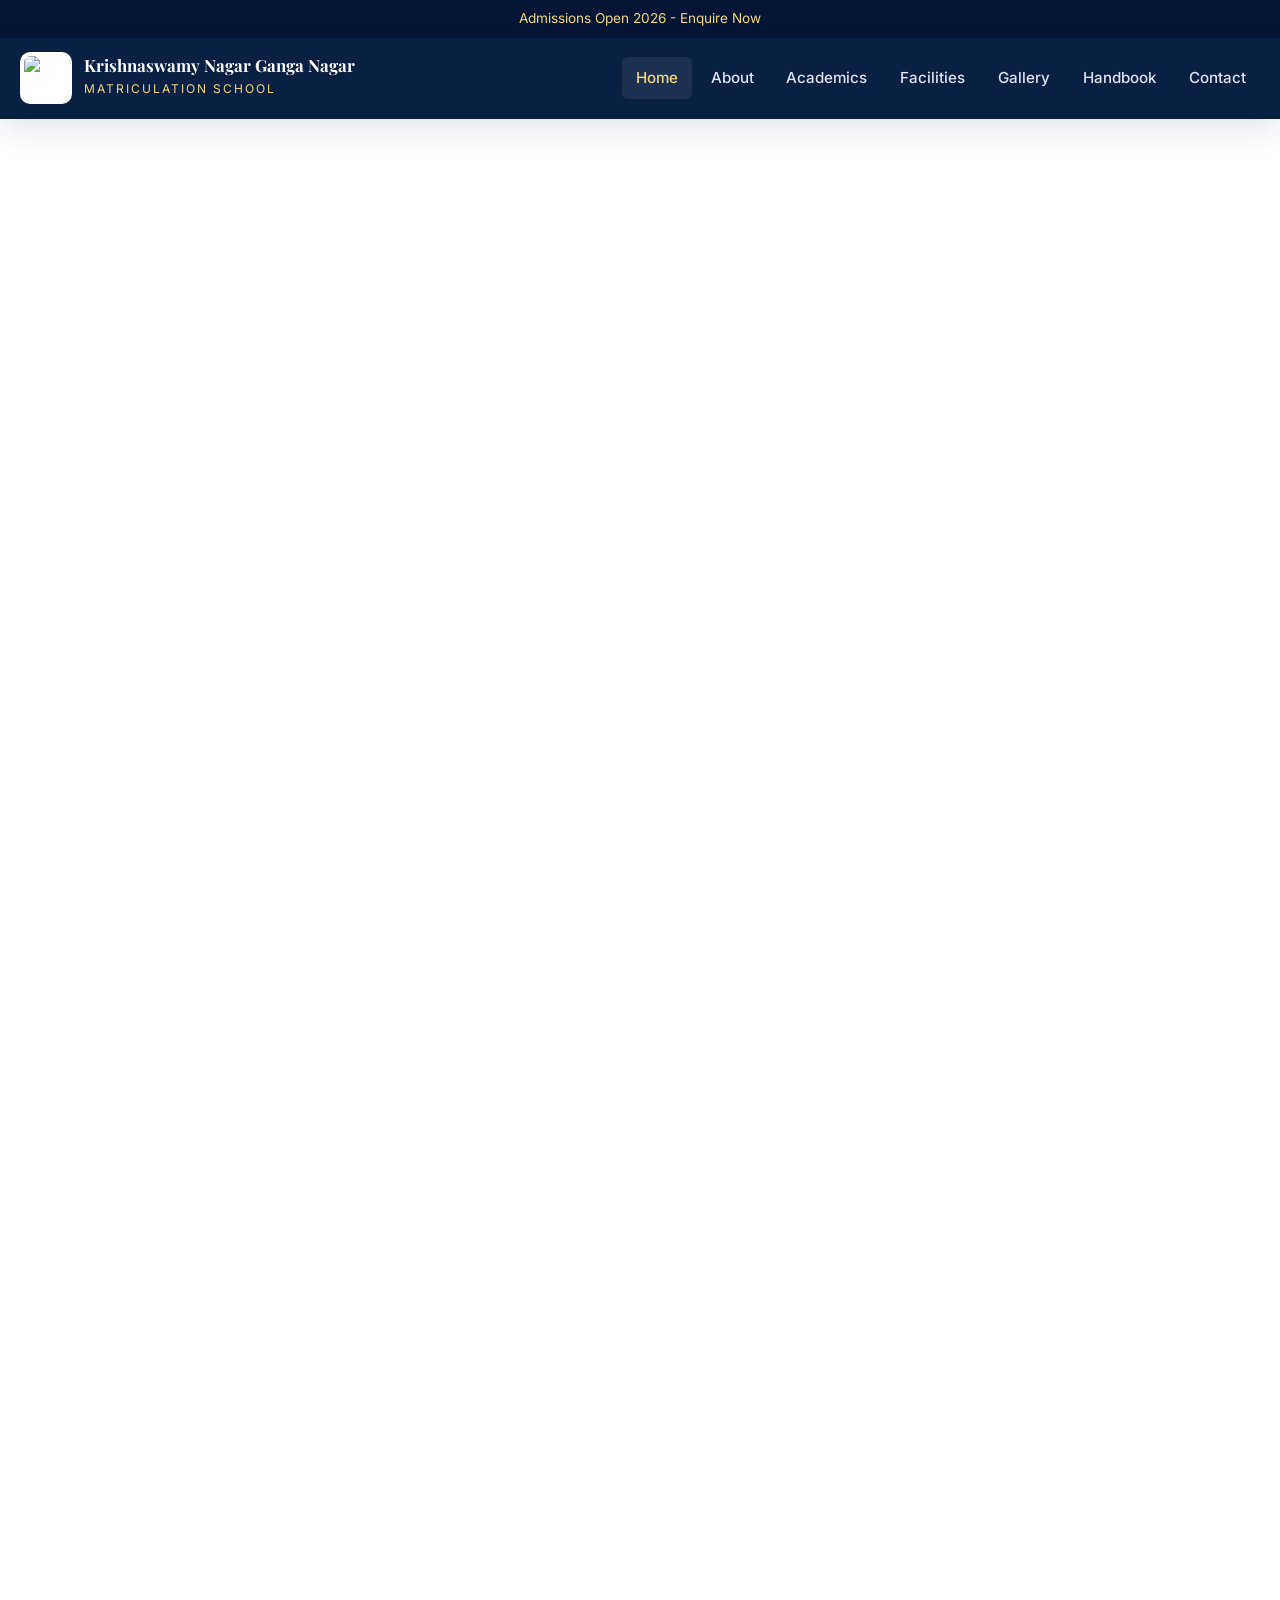
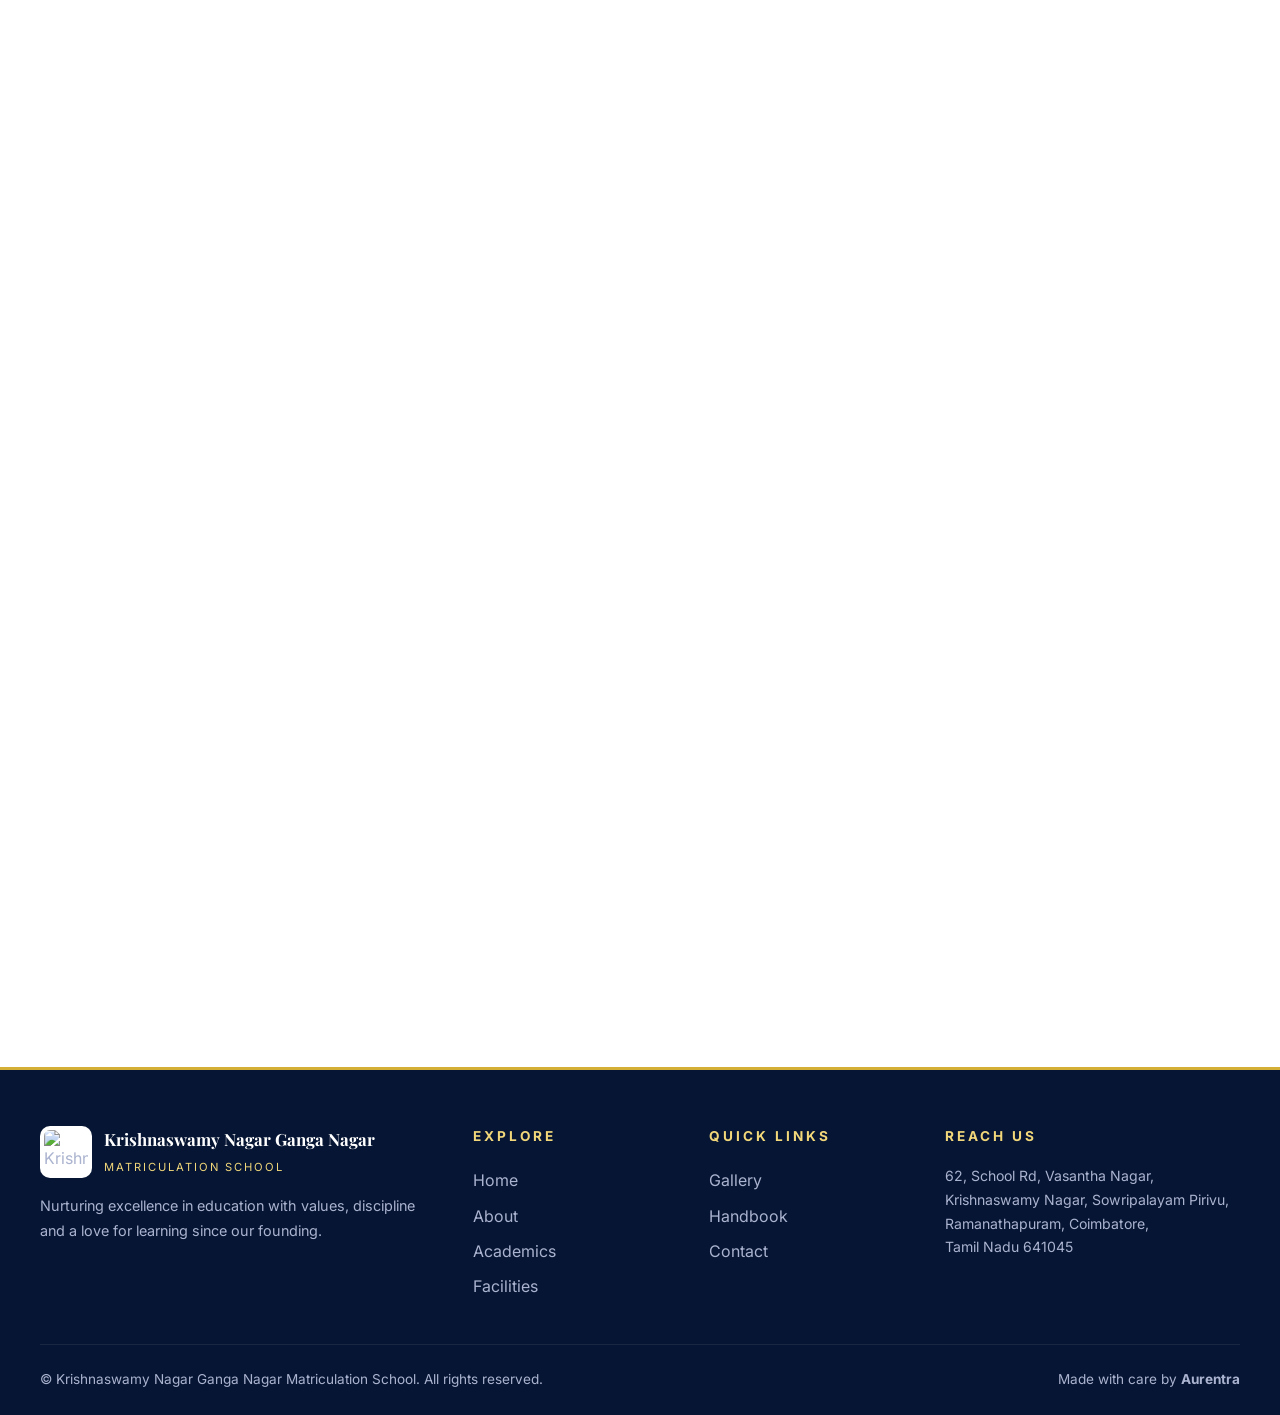
==== index.html @ 7cd68696 "feat: add correspondent and management committee sections" ====
<!DOCTYPE html>
<html lang="en">

<head>
  <meta charset="UTF-8" />
  <meta name="viewport" content="width=device-width,initial-scale=1" />
  <title>Krishnaswamy Nagar Ganga Nagar Matriculation School | Coimbatore</title>
  <meta name="description"
    content="Krishnaswamy Nagar Ganga Nagar Matriculation School - nurturing excellence in education at Sowripalayam Pirivu, Coimbatore." />
  <link rel="preconnect" href="https://fonts.googleapis.com">
  <link rel="preconnect" href="https://fonts.gstatic.com" crossorigin>
  <link
    href="https://fonts.googleapis.com/css2?family=Inter:wght@400;500;600;700&family=Playfair+Display:wght@600;700;800&family=Great+Vibes&display=swap"
    rel="stylesheet">
  <link rel="stylesheet" href="styles.css" />
  <link rel="icon" type="image/jpeg" href="KGMS/kgms-logo.jpeg">
</head>

<body>
  <div class="scroll-progress"></div>
  <div class="topbar">
    <a href="contact.html">Admissions Open 2026 - Enquire Now</a>
  </div>

  <header class="nav">
    <div class="nav-inner">
      <a class="brand" href="index.html">
        <img src="KGMS/kgms-logo.jpeg" alt="KGMS Logo" class="footer-logo">
        <span class="brand-text">
          <strong>Krishnaswamy Nagar Ganga Nagar</strong>
          <span>Matriculation School</span>
        </span>
      </a>
      <button class="menu-toggle" aria-label="Open menu">
        <svg width="24" height="24" viewBox="0 0 24 24" fill="none" stroke="currentColor" stroke-width="2.5"
          stroke-linecap="round" stroke-linejoin="round">
          <line x1="3" y1="6" x2="21" y2="6" class="line-1"></line>
          <line x1="3" y1="12" x2="21" y2="12" class="line-2"></line>
          <line x1="3" y1="18" x2="21" y2="18" class="line-3"></line>
        </svg>
      </button>
      <nav class="menu" id="m">
        <a href="index.html" class="active">Home</a>
        <a href="about.html">About</a>
        <a href="academics.html">Academics</a>
        <a href="facilities.html">Facilities</a>
        <a href="gallery.html">Gallery</a>
        <a href="handbook.html">Handbook</a>
        <a href="contact.html">Contact</a>
      </nav>
    </div>
  </header>

  <section class="hero reveal">
    <div class="hero-inner">
      <div class="eyebrow">
        <svg width="16" height="16" viewBox="0 0 24 24" fill="#d4af37">
          <path d="M12 2l2.4 7.4H22l-6 4.4 2.3 7.2L12 16.6 5.7 21l2.3-7.2-6-4.4h7.6z" />
        </svg>
        Established with a vision for excellence
      </div>
      <h1>Where young minds <em>blossom</em><br>into tomorrow's leaders.</h1>
      <p class="lead">A modern matriculation school in the heart of Coimbatore, committed to academic rigour, cultural
        rootedness and holistic development for every child.</p>
      <div class="cta-row">
        <a href="contact.html" class="btn btn-gold">Apply for Admission
          <svg width="16" height="16" viewBox="0 0 24 24" fill="none" stroke="currentColor" stroke-width="2.5">
            <path d="M5 12h14M13 5l7 7-7 7" />
          </svg>
        </a>
        <a href="about.html" class="btn btn-ghost">Discover Our Story</a>
      </div>
    </div>
  </section>

  <section class="stats reveal">
    <div class="container grid grid-4">
      <div class="stat"><strong>1500+</strong><span>Happy Students</span></div>
      <div class="stat"><strong>20+</strong><span>Dedicated Faculty</span></div>
      <div class="stat"><strong>50+</strong><span>Years of Trust</span></div>
      <div class="stat"><strong>100%</strong><span>Board Results</span></div>
    </div>
  </section>

  <section class="reveal">
    <div class="container">
      <div class="section-head">
        <div class="kicker">Why Choose Us</div>
        <h2>An education built on values, vision and rigour</h2>
        <div class="divider">
          <span class="line"></span>
          <svg width="20" height="20" viewBox="0 0 24 24" fill="#d4af37">
            <path d="M12 2l2.4 7.4H22l-6 4.4 2.3 7.2L12 16.6 5.7 21l2.3-7.2-6-4.4h7.6z" />
          </svg>
          <span class="line"></span>
        </div>
        <p>From the foundation years to higher classes, our students receive a balanced blend of academic depth,
          life-skills and cultural learning.</p>
      </div>

      <div class="grid grid-3">
        <div class="feature">
          <svg class="icon" width="48" height="48" viewBox="0 0 24 24" fill="none" stroke="#d4af37" stroke-width="1.6">
            <path d="M22 10L12 4 2 10l10 6 10-6z" />
            <path d="M6 12v5c3 2 9 2 12 0v-5" />
          </svg>
          <h3>Academic Excellence</h3>
          <p>A focused curriculum aligned to the Tamil Nadu State Board with continual assessment and mentorship.</p>
        </div>
        <div class="feature">
          <svg class="icon" width="48" height="48" viewBox="0 0 24 24" fill="none" stroke="#d4af37" stroke-width="1.6">
            <circle cx="12" cy="8" r="4" />
            <path d="M4 21c0-4 4-7 8-7s8 3 8 7" />
          </svg>
          <h3>Caring Mentors</h3>
          <p>Experienced teachers who guide each child with patience, empathy and individual attention.</p>
        </div>
        <div class="feature">
          <svg class="icon" width="48" height="48" viewBox="0 0 24 24" fill="none" stroke="#d4af37" stroke-width="1.6">
            <path d="M3 3h18v18H3z" />
            <path d="M3 9h18M9 21V9" />
          </svg>
          <h3>Modern Campus</h3>
          <p>Smart classrooms, well-equipped labs, library and spacious play areas for active learning.</p>
        </div>
        <div class="feature">
          <svg class="icon" width="48" height="48" viewBox="0 0 24 24" fill="none" stroke="#d4af37" stroke-width="1.6">
            <path d="M12 2v20M2 12h20" />
            <circle cx="12" cy="12" r="9" />
          </svg>
          <h3>Holistic Growth</h3>
          <p>Sports, arts, music, yoga and clubs that build confidence and creativity beyond textbooks.</p>
        </div>
        <div class="feature">
          <svg class="icon" width="48" height="48" viewBox="0 0 24 24" fill="none" stroke="#d4af37" stroke-width="1.6">
            <path d="M4 4h16v16H4z" />
            <path d="M8 8h8v2H8zM8 12h8v2H8zM8 16h5v2H8z" />
          </svg>
          <h3>Strong Foundation</h3>
          <p>Phonics, mental math and reading programmes designed to give every child a confident start.</p>
        </div>
        <div class="feature">
          <svg class="icon" width="48" height="48" viewBox="0 0 24 24" fill="none" stroke="#d4af37" stroke-width="1.6">
            <path d="M12 2C7 7 7 13 12 22 17 13 17 7 12 2z" />
          </svg>
          <h3>Cultural Roots</h3>
          <p>Tamil heritage, festivals and value education are woven into everyday school life.</p>
        </div>
      </div>
    </div>
  </section>

  <section class="section-tint reveal">
    <div class="container">
      <div class="section-shell motto-panel">
        <img src="KGMS/kgms-logo.jpeg" alt="Krishnaswamy Nagar Ganga Nagar Matriculation School Emblem" class="motto-emblem" loading="lazy">
        <div class="motto-frame">
          <div class="eyebrow-note">School Motto</div>
          <h2 class="motto-statement">Smile and Serve</h2>
          <p class="lead-copy motto-lead">We encourage every child to meet life bravely,
            stay balanced in joy and sorrow, and serve all without distinction.</p>
          <div class="cta-cluster cta-center">
            <a href="about.html" class="btn btn-gold">Read Our Story</a>
            <a href="handbook.html" class="btn btn-secondary">View Student Handbook</a>
          </div>
        </div>
      </div>
    </div>
  </section>

  <!-- CORRESPONDENT SECTION -->
  <section class="reveal bg-white">
    <div class="container">
      <div class="section-head">
        <div class="kicker">Correspondent's Message</div>
        <h2>Message from the Correspondent</h2>
        <div class="divider">
          <span class="line"></span>
          <svg width="20" height="20" viewBox="0 0 24 24" fill="#d4af37">
            <path d="M12 2l2.4 7.4H22l-6 4.4 2.3 7.2L12 16.6 5.7 21l2.3-7.2-6-4.4h7.6z" />
          </svg>
          <span class="line"></span>
        </div>
      </div>

      <div class="principal">
        <div class="avatar-wrap">
          <div class="avatar-decor"></div>
          <div class="avatar monogram-avatar">
            <span class="monogram-text">BS</span>
          </div>
        </div>
        <div class="content">
          <svg class="quote-icon" width="80" height="80" viewBox="0 0 24 24" fill="currentColor">
            <path
              d="M14.017 21L14.017 18C14.017 16.8954 14.9124 16 16.017 16H19.017C19.5693 16 20.017 15.5523 20.017 15V9C20.017 8.44772 19.5693 8 19.017 8H16.017C14.9124 8 14.017 7.10457 14.017 6V3C14.017 1.89543 14.9124 1 16.017 1H19.017C21.2261 1 23.017 2.79086 23.017 5V15C23.017 17.2091 21.2261 19 19.017 19H16.017C14.9124 19 14.017 19.8954 14.017 21ZM1 21L1 18C1 16.8954 1.89543 16 3 16H6C6.55228 16 7 15.5523 7 15V9C7 8.44772 6.55228 8 6 8H3C1.89543 8 1 7.10457 1 6V3C1 1.89543 1.89543 1 3 1H6C8.20914 1 10 2.79086 10 5V15C10 17.2091 8.20914 19 6 19H3C1.89543 19 1 19.8954 1 21Z" />
          </svg>
          <h3>Smile and Serve</h3>
          <blockquote>
            "For the past 20 years, it has been my distinct privilege to serve as the Correspondent of Krishnaswamy Nagar Ganga Nagar Matriculation School. Guided by our motto, 'Smile and Serve', we aim to cultivate a brave, compassionate, and resilient spirit in every child."
          </blockquote>
          <p class="quote-para">We emphasize character building alongside academic success, ensuring that our students develop without discrimination of caste, religion, or gender. Together, let us continue to build a foundation of excellence for generations to come.</p>
          <div class="sig-wrap">
            <span class="sig-name">Sri B. Srinivasan</span>
            <span class="sig-title">Correspondent | KGMS School</span>
          </div>
        </div>
      </div>
    </div>
  </section>

  <!-- MANAGEMENT COMMITTEE SECTION -->
  <section class="reveal bg-tint">
    <div class="container">
      <div class="section-head">
        <div class="kicker">Leadership & Governance</div>
        <h2>Our Management Committee</h2>
        <div class="divider">
          <span class="line"></span>
          <svg width="20" height="20" viewBox="0 0 24 24" fill="#d4af37">
            <path d="M12 2l2.4 7.4H22l-6 4.4 2.3 7.2L12 16.6 5.7 21l2.3-7.2-6-4.4h7.6z" />
          </svg>
          <span class="line"></span>
        </div>
        <p>Our dedicated committee governs and guides the institution, nurturing academic growth, character development, and inclusive value systems.</p>
      </div>

      <!-- Event Gallery -->
      <div class="committee-gallery reveal" aria-label="School event gallery">
        <div class="gallery-grid-mini">
          <figure class="tile">
            <img src="KGMS/trophy-winning.png" alt="Students celebrating achievement with a trophy" loading="lazy" />
            <figcaption><span class="photo-tag">Celebration</span>Congratulatory Moments</figcaption>
          </figure>
          <figure class="tile">
            <img src="KGMS/classical-dance.png" alt="Students performing classical dance on stage" loading="lazy" />
            <figcaption><span class="photo-tag">Cultural</span>Stage Inauguration</figcaption>
          </figure>
          <figure class="tile">
            <img src="KGMS/march-fast.png" alt="Students marching past in uniforms during school sports ceremony" loading="lazy" />
            <figcaption><span class="photo-tag">Ceremony</span>Felicitation Events</figcaption>
          </figure>
        </div>
      </div>

      <!-- Committee Members Grid -->
      <div class="committee-grid reveal">
        <article class="committee-card">
          <div class="member-avatar monogram-avatar-small">
            <span class="monogram-text-small">BS</span>
          </div>
          <div class="member-board">
            <h4 class="member-name">Sri B. Srinivasan</h4>
            <p class="member-role">Present Secretary & Correspondent</p>
          </div>
        </article>
        <article class="committee-card">
          <div class="member-avatar monogram-avatar-small">
            <span class="monogram-text-small">SL</span>
          </div>
          <div class="member-board">
            <h4 class="member-name">Smt. S. Lakshmi</h4>
            <p class="member-role">Trustee / Treasurer</p>
          </div>
        </article>
        <article class="committee-card">
          <div class="member-avatar monogram-avatar-small">
            <span class="monogram-text-small">KV</span>
          </div>
          <div class="member-board">
            <h4 class="member-name">Sri K. Venkatachalam</h4>
            <p class="member-role">Trustee / Committee Member</p>
          </div>
        </article>
        <article class="committee-card">
          <div class="member-avatar monogram-avatar-small">
            <span class="monogram-text-small">RS</span>
          </div>
          <div class="member-board">
            <h4 class="member-name">Smt. R. Saraswathi</h4>
            <p class="member-role">Trustee / Committee Member</p>
          </div>
        </article>
      </div>

    </div>
  </section>

  <!-- PRINCIPAL SECTION -->
  <section class="reveal bg-white">
    <div class="container">
      <div class="section-head">
        <div class="kicker">Principal's Message</div>
        <h2>A word from our Principal</h2>
        <div class="divider"><span class="line"></span><svg width="20" height="20" viewBox="0 0 24 24" fill="#d4af37">
            <path d="M12 2l2.4 7.4H22l-6 4.4 2.3 7.2L12 16.6 5.7 21l2.3-7.2-6-4.4h7.6z" />
          </svg><span class="line"></span></div>
      </div>

      <div class="principal">
        <div class="avatar-wrap">
          <div class="avatar-decor"></div>
          <div class="avatar">
            <img src="KGMS/principal-image.png" alt="Principal of Krishnaswamy Nagar Ganga Nagar Matriculation School" loading="lazy">
          </div>
        </div>
        <div class="content">
          <svg class="quote-icon" width="80" height="80" viewBox="0 0 24 24" fill="currentColor">
            <path
              d="M14.017 21L14.017 18C14.017 16.8954 14.9124 16 16.017 16H19.017C19.5693 16 20.017 15.5523 20.017 15V9C20.017 8.44772 19.5693 8 19.017 8H16.017C14.9124 8 14.017 7.10457 14.017 6V3C14.017 1.89543 14.9124 1 16.017 1H19.017C21.2261 1 23.017 2.79086 23.017 5V15C23.017 17.2091 21.2261 19 19.017 19H16.017C14.9124 19 14.017 19.8954 14.017 21ZM1 21L1 18C1 16.8954 1.89543 16 3 16H6C6.55228 16 7 15.5523 7 15V9C7 8.44772 6.55228 8 6 8H3C1.89543 8 1 7.10457 1 6V3C1 1.89543 1.89543 1 3 1H6C8.20914 1 10 2.79086 10 5V15C10 17.2091 8.20914 19 6 19H3C1.89543 19 1 19.8954 1 21Z" />
          </svg>
          <h3>Welcome to our school family</h3>
          <blockquote>
            "Education is not the filling of a pail, but the lighting of a fire. At Krishnaswamy Nagar Ganga Nagar
            Matriculation School, we believe every child carries a unique spark - and our role is to fan that spark into
            a steady flame of curiosity, character and competence."
          </blockquote>
          <p class="quote-para">We focus equally on knowledge, kindness and discipline, so that our students grow into thoughtful citizens ready to serve their community and country. Together, let us build a generation rooted in values and rising in achievement.</p>
          <div class="sig-wrap">
            <span class="sig-name">The Principal</span>
            <span class="sig-title">Krishnaswamy Nagar Ganga Nagar Matriculation School</span>
          </div>
        </div>
      </div>
    </div>
  </section>

  <!-- ADMISSIONS HERO SECTION -->
  <section class="admission-hero reveal">
    <div class="container">
      <div class="container-narrow">
        <svg width="40" height="40" viewBox="0 0 24 24" fill="#d4af37" class="svg-margin">
          <path d="M12 2l2.4 7.4H22l-6 4.4 2.3 7.2L12 16.6 5.7 21l2.3-7.2-6-4.4h7.6z" />
        </svg>
        <h2 class="admission-title">Admissions are now open for 2026-27</h2>
        <p class="admission-desc">Schedule a campus visit and meet our team. We would love to show you around.</p>
        <div class="cta-row cta-center">
          <a class="btn btn-gold" href="contact.html">Book a Campus Visit</a>
          <a class="btn btn-ghost" href="handbook.html">Explore Student Handbook</a>
        </div>
      </div>
    </div>
  </section>

  <footer>
    <div class="foot-grid">
      <div>
        <div class="foot-brand">
          <img src="KGMS/kgms-logo.jpeg" alt="Krishnaswamy Nagar Ganga Nagar Matriculation School Logo" class="footer-logo" loading="lazy">
          <div>
            <strong>Krishnaswamy Nagar Ganga Nagar</strong>
            <span>Matriculation School</span>
          </div>
        </div>
        <p class="footer-text">Nurturing excellence in education with values, discipline and a love for learning since our founding.</p>
      </div>
      <div>
        <h4>Explore</h4>
        <ul>
          <li><a href="index.html">Home</a></li>
          <li><a href="about.html">About</a></li>
          <li><a href="academics.html">Academics</a></li>
          <li><a href="facilities.html">Facilities</a></li>
        </ul>
      </div>
      <div>
        <h4>Quick Links</h4>
        <ul>
          <li><a href="gallery.html">Gallery</a></li>
          <li><a href="handbook.html">Handbook</a></li>
          <li><a href="contact.html">Contact</a></li>
        </ul>
      </div>
      <div>
        <h4>Reach Us</h4>
        <p class="footer-address">62, School Rd, Vasantha Nagar,<br>Krishnaswamy Nagar, Sowripalayam
          Pirivu,<br>Ramanathapuram, Coimbatore,<br>Tamil Nadu 641045</p>
      </div>
    </div>
    <div class="copy">
      <span>&copy; <span id="y"></span> Krishnaswamy Nagar Ganga Nagar Matriculation School. All rights reserved.</span>
      <span>Made with care by <a href="https://aurentratechnologies.vercel.app/"><strong>Aurentra</strong></a></span>
    </div>
  </footer>

  <button id="backToTop" class="back-to-top" aria-label="Back to top">
    <svg class="progress-ring" width="60" height="60">
      <circle class="progress-ring__circle" stroke="var(--gold)" stroke-width="2.5" fill="transparent" r="28" cx="30"
        cy="30" />
    </svg>
    <span class="arrow">
      <svg width="20" height="20" viewBox="0 0 24 24" fill="none" stroke="currentColor" stroke-width="3.5"
        stroke-linecap="round" stroke-linejoin="round">
        <path d="M18 15l-6-6-6 6" />
      </svg>
    </span>
  </button>

  <script src="script.js"></script>
</body>

</html>
---- styles.css ----
/* Krishnaswamy Nagar Ganga Nagar Matriculation School */
:root {
  --navy: #0a1f44;
  --navy-deep: #061533;
  --navy-soft: #13306b;
  --gold: #d4af37;
  --gold-light: #f1d77a;
  --white: #ffffff;
  --cream: #f7f9ff;
  --text: #1b2545;
  --muted: #5a6486;
  --shadow: 0 10px 30px rgba(10, 31, 68, .12);
}

* {
  box-sizing: border-box;
  margin: 0;
  padding: 0
}

html {
  scroll-behavior: smooth
}

body {
  font-family: 'Inter', 'Segoe UI', system-ui, sans-serif;
  color: var(--text);
  background: var(--white);
  line-height: 1.6;
  overflow-x: hidden;
}

/* SCROLL PROGRESS BAR */
.scroll-progress {
  position: fixed;
  top: 0;
  left: 0;
  width: 0%;
  height: 4px;
  z-index: 9999;
  background: linear-gradient(90deg, #d4af37, #f5d76e);
  box-shadow: 0 0 10px rgba(212, 175, 55, .6);
  transition: width .08s linear;
}

h1,
h2,
h3,
h4 {
  font-family: 'Playfair Display', Georgia, serif;
  color: var(--navy);
  letter-spacing: .2px
}

a {
  color: inherit;
  text-decoration: none
}

img {
  max-width: 100%;
  display: block
}

/* SCHOOL LOGO */
.brand-logo {
  width: 56px;
  height: 56px;
  object-fit: contain;
  border-radius: 12px;
  background: #fff;
  padding: 4px;
  box-shadow: 0 4px 12px rgba(0, 0, 0, .15);
}

.footer-logo {
  width: 52px;
  height: 52px;
  object-fit: contain;
  border-radius: 10px;
  background: #fff;
  padding: 4px;
}

/* NAV */
.topbar {
  background: var(--navy-deep);
  color: #cfd6ea;
  font-size: .85rem;
  padding: .5rem 1.25rem;
  align-items: center;
  text-align: center;
}

.topbar a {
  color: var(--gold-light)
}

.nav {
  position: sticky;
  top: 0;
  z-index: 9000;
  background: var(--navy);
  color: var(--white);
  box-shadow: var(--shadow);
}

.nav-inner {
  max-width: 1650px;
  margin: 0 auto;
  padding: .9rem 1.25rem;
  display: flex;
  align-items: center;
  justify-content: space-between;
  gap: 1rem;
}

.brand {
  display: flex;
  align-items: center;
  gap: .75rem
}

.brand-mark {
  width: 46px;
  height: 46px;
  flex: 0 0 46px
}

.brand-text strong {
  display: block;
  color: var(--white);
  font-family: 'Playfair Display', serif;
  font-size: 1.05rem;
  line-height: 1.1
}

.brand-text span {
  color: var(--gold-light);
  font-size: .75rem;
  letter-spacing: 2px;
  text-transform: uppercase
}

.menu {
  display: flex;
  gap: .25rem;
  flex-wrap: wrap
}

.menu a {
  color: #dde3f3;
  padding: .55rem .9rem;
  border-radius: 6px;
  font-weight: 500;
  font-size: .95rem;
  transition: .2s;
}

.menu a:hover,
.menu a.active {
  background: rgba(255, 255, 255, 0.08);
  color: var(--gold-light)
}

.menu-toggle {
  display: none;
  background: none;
  border: none;
  color: #fff;
  font-size: 1.5rem;
  cursor: pointer
}

/* HERO */
/* HERO SECTION */

.hero {
  position: relative;

  min-height: 78vh;

  display: flex;
  align-items: center;

  overflow: hidden;

  color: var(--white);

  padding-top: 90px;
}

/* HERO CONTENT */

.hero-inner {
  position: relative;
  z-index: 2;

  width: 100%;
  max-width: 1400px;

  margin: 0 auto;

  padding: 7rem 2rem;
}

/* EYEBROW */

.eyebrow {
  display: inline-flex;
  align-items: center;
  gap: .6rem;

  color: #f1d77a;

  font-size: .9rem;
  font-weight: 600;

  letter-spacing: 4px;
  text-transform: uppercase;

  margin-bottom: 1.5rem;
}

/* HERO TITLE */

.hero h1 {
  color: #ffffff !important;

  font-size: clamp(3rem, 6vw, 5.8rem);

  line-height: .98;

  font-weight: 800;

  letter-spacing: -2px;

  max-width: 980px;

  margin-bottom: 1.8rem;

  text-shadow:
    0 4px 18px rgba(0, 0, 0, .35);
}

/* GOLD WORD */

.hero h1 em {
  color: #d4af37 !important;
  font-style: normal;
}

/* HERO DESCRIPTION */

.hero p.lead {
  color: rgba(255, 255, 255, .88) !important;

  font-size: 1.45rem;

  line-height: 1.6;

  max-width: 950px;

  margin-top: 0;

  text-shadow:
    0 2px 10px rgba(0, 0, 0, .25);
}

/* BUTTON ROW */

.cta-row {
  margin-top: 2.5rem;

  display: flex;
  gap: 1rem;
  flex-wrap: wrap;
}

.hero::before {
  content: "";
  position: absolute;
  inset: 0;

  background-image:
    linear-gradient(rgba(6, 21, 51, .58),
      rgba(10, 31, 68, .64)),
    url("KGMS/Entrance.png");

  background-size: cover;
  background-position: center center;
  background-repeat: no-repeat;

  animation: heroSlider 16s infinite ease-in-out, heroZoom 20s infinite alternate ease-in-out;

  z-index: 0;

  transform: scale(1.05);
}

.hero::after {
  content: "";
  position: absolute;
  width: 520px;
  height: 520px;
  border-radius: 50%;
  background: radial-gradient(circle, rgba(212, 175, 55, .18), transparent 70%);
}

.hero::before {
  top: -120px;
  left: -120px
}

.hero::after {
  bottom: -160px;
  right: -120px
}

.hero-inner {
  position: relative;
  max-width: 1500px;
  margin: 0 auto;
  padding: 5rem 1.25rem;
  width: 100%
}

.eyebrow {
  display: inline-flex;
  align-items: center;
  gap: .5rem;
  color: var(--gold-light);
  font-size: .8rem;
  letter-spacing: 3px;
  text-transform: uppercase;
  margin-bottom: 1rem;
}

.hero h1 {
  color: var(--white);
  font-size: clamp(2rem, 4.6vw, 3.6rem);
  line-height: 1.1;
  max-width: 850px;
}

.hero h1 em {
  color: var(--gold);
  font-style: normal
}

.hero p.lead {
  margin-top: 1.25rem;
  max-width: 680px;
  color: #d8def0;
  font-size: 1.05rem
}

.cta-row {
  margin-top: 2rem;
  display: flex;
  gap: .85rem;
  flex-wrap: wrap
}

.btn {
  display: inline-flex;
  align-items: center;
  gap: .5rem;
  padding: .85rem 1.5rem;
  border-radius: 8px;
  font-weight: 600;
  font-size: .95rem;
  transition: .25s;
  cursor: pointer;
  border: 1.5px solid transparent;
}

.btn-gold {
  background: var(--gold);
  color: var(--navy-deep)
}

.btn-gold:hover {
  background: var(--gold-light);
  transform: translateY(-2px)
}

.btn-ghost {
  border-color: rgba(255, 255, 255, 0.4);
  color: #fff
}

.btn-ghost:hover {
  border-color: var(--gold);
  color: var(--gold-light);
  background: rgba(255, 255, 255, 0.05)
}

/* PAGE HEADER (inner pages) */
.page-head {
  background: linear-gradient(135deg, var(--navy-deep), var(--navy));
  color: #fff;
  padding: 4rem 1.25rem 3.5rem;
  text-align: center;
  position: relative;
  overflow: hidden;
}

.page-head::after {
  content: "";
  position: absolute;
  inset: auto 0 0 0;
  height: 4px;
  background: linear-gradient(90deg, transparent, var(--gold), transparent);
}

.page-head h1 {
  color: #fff;
  font-size: clamp(1.8rem, 3.5vw, 2.8rem)
}

.page-head p {
  color: #cdd5ec;
  margin: .5rem auto 0;
  max-width: 640px
}

.crumbs {
  margin-top: 1rem;
  font-size: .85rem;
  color: var(--gold-light)
}

.crumbs a {
  color: #d8def0
}

.crumbs a:hover {
  color: var(--gold-light)
}

/* LAYOUT */
section {
  padding: 4.5rem 1.25rem
}

.container {
  max-width: 1200px;
  margin: 0 auto
}

.section-head {
  text-align: center;
  max-width: 720px;
  margin: 0 auto 3rem
}

.section-head .kicker {
  color: var(--gold);
  font-size: .78rem;
  letter-spacing: 3px;
  text-transform: uppercase;
  font-weight: 600;
}

.section-head h2 {
  font-size: clamp(1.7rem, 3vw, 2.4rem);
  margin-top: .5rem
}

.section-head p {
  color: var(--muted);
  margin-top: .75rem
}

.divider {
  display: flex;
  align-items: center;
  justify-content: center;
  gap: .6rem;
  margin-top: .75rem
}

.divider .line {
  height: 1px;
  width: 40px;
  background: var(--gold)
}

/* GRID */
.grid {
  display: grid;
  gap: 1.5rem
}

.grid-3 {
  grid-template-columns: repeat(3, 1fr)
}

.grid-4 {
  grid-template-columns: repeat(4, 1fr)
}

.grid-2 {
  grid-template-columns: repeat(2, 1fr)
}

@media(max-width:900px) {

  .grid-3,
  .grid-4 {
    grid-template-columns: repeat(2, 1fr)
  }

  .grid-2 {
    grid-template-columns: 1fr
  }
}

@media(max-width:560px) {

  .grid-3,
  .grid-4 {
    grid-template-columns: 1fr
  }

  .menu {
    display: none;
    flex-direction: column;
    width: 100%;
    background: var(--navy-deep);
    padding: .5rem
  }

  .menu.open {
    display: flex
  }

  .menu-toggle {
    display: block
  }

  .nav-inner {
    flex-wrap: wrap
  }
}

/* CARDS */
.card {
  background: #fff;
  border-radius: 14px;
  padding: 1.75rem;
  box-shadow: var(--shadow);
  border: 1px solid #e8ecf6;
  transition: .3s;
  position: relative;
  overflow: hidden;
}

.card:hover {
  transform: translateY(-4px);
  border-color: var(--gold)
}

.card .icon {
  width: 48px;
  height: 48px;
  margin-bottom: 1rem;
  color: var(--gold)
}

.card h3 {
  font-size: 1.2rem;
  margin-bottom: .5rem
}

.card p {
  color: var(--muted);
  font-size: .95rem
}

.feature {
  background: linear-gradient(180deg, #fff, #f3f6ff);
  border: 1px solid #e3e8f6;
  border-radius: 14px;
  padding: 1.75rem;
  text-align: center;
  transition: .3s;
}

.feature:hover {
  border-color: var(--gold);
  box-shadow: var(--shadow)
}

.feature .icon {
  margin: 0 auto 1rem
}

/* PRINCIPAL */

/* PRINCIPAL SECTION - ULTRA PREMIUM 'RICH' REDESIGN */
.principal {
  position: relative;
  background: radial-gradient(at 0% 0%, rgba(255, 255, 255, 0.8) 0%, transparent 50%),
              radial-gradient(at 100% 100%, rgba(212, 175, 55, 0.05) 0%, transparent 50%),
              #ffffff;
  border-radius: 30px;
  padding: 4.5rem;
  display: grid;
  grid-template-columns: 280px 1fr;
  gap: 5rem;
  align-items: center;
  box-shadow: 
    0 40px 100px rgba(10, 31, 68, 0.08),
    0 0 0 1px rgba(212, 175, 55, 0.15);
  overflow: hidden;
  backdrop-filter: blur(20px);
}

.principal::before {
  content: "";
  position: absolute;
  top: -50%;
  right: -20%;
  width: 600px;
  height: 600px;
  background: radial-gradient(circle, rgba(212, 175, 55, 0.03) 0%, transparent 70%);
  pointer-events: none;
  z-index: 0;
}

.principal .avatar-wrap {
  position: relative;
  width: 280px;
  height: 280px;
  z-index: 2;
}

.principal .avatar {
  width: 100%;
  height: 100%;
  border-radius: 30px;
  background: var(--navy);
  position: relative;
  overflow: hidden;
  padding: 8px; /* Frame thickness */
  background: linear-gradient(135deg, #d4af37 0%, #f1d77a 50%, #d4af37 100%);
  box-shadow: 0 30px 60px rgba(10, 31, 68, 0.25);
}

.principal .avatar img {
  width: 100%;
  height: 100%;
  object-fit: cover;
  border-radius: 22px;
  transition: transform 0.8s cubic-bezier(0.2, 1, 0.2, 1);
  filter: contrast(1.05) brightness(1.02);
}

.principal:hover .avatar img {
  transform: scale(1.12);
}

.principal .avatar-decor {
  position: absolute;
  bottom: -20px;
  right: -20px;
  width: 120px;
  height: 120px;
  background: radial-gradient(circle, rgba(212, 175, 55, 0.2), transparent 70%);
  border-radius: 50%;
  z-index: 1;
}

.principal .content {
  position: relative;
  z-index: 2;
}

.principal .quote-icon {
  position: absolute;
  top: -40px;
  left: -20px;
  opacity: 0.15;
  color: var(--gold);
  filter: drop-shadow(0 4px 8px rgba(212, 175, 55, 0.3));
}

.principal h3 {
  font-size: 2.2rem;
  margin-bottom: 2rem;
  color: var(--navy);
  letter-spacing: -0.5px;
  background: linear-gradient(90deg, var(--navy), var(--navy-soft));
  -webkit-background-clip: text;
  background-clip: text;
}

.principal blockquote {
  font-family: 'Playfair Display', serif;
  font-size: 1.35rem;
  line-height: 1.9;
  color: var(--text);
  margin: 2rem 0;
  padding: 0;
  border: none;
  font-style: italic;
  font-weight: 500;
  position: relative;
}

.principal blockquote::before {
  content: "“";
  font-size: 5rem;
  position: absolute;
  top: -20px;
  left: -40px;
  color: var(--gold);
  opacity: 0.2;
}

.principal .sig-wrap {
  margin-top: 3rem;
  display: flex;
  flex-direction: column;
  gap: 0.5rem;
}

.principal .sig-name {
  font-family: 'Great Vibes', cursive;
  font-size: 2.5rem;
  color: var(--gold);
  margin-bottom: -10px;
}

.principal .sig-title {
  color: var(--muted);
  font-size: 0.95rem;
  letter-spacing: 1.5px;
  text-transform: uppercase;
  font-weight: 600;
}

@media (max-width: 1100px) {
  .principal {
    grid-template-columns: 1fr;
    text-align: center;
    padding: 3.5rem 2rem;
    gap: 3.5rem;
  }
  .principal .avatar-wrap {
    margin: 0 auto;
  }
  .principal blockquote::before {
    left: 50%;
    transform: translateX(-50%);
    top: -40px;
  }
}

/* GALLERY */
.gallery-grid {
  display: grid;
  grid-template-columns: repeat(3, minmax(0, 1fr));
  gap: 1.15rem
}

.gallery-grid .tile {
  aspect-ratio: 4/3;
  border-radius: 12px;
  overflow: hidden;
  position: relative;
  background: linear-gradient(135deg, var(--navy), var(--navy-soft));
  border: 1px solid #e8ecf6;
  box-shadow: 0 10px 24px rgba(10, 31, 68, .08);
  opacity: 0;
  transform: translateY(40px);
  transition: opacity 0.7s cubic-bezier(0.22, 1, 0.36, 1), transform 0.7s cubic-bezier(0.22, 1, 0.36, 1), border-color 0.3s, box-shadow 0.3s;
}

.gallery-grid .tile.visible {
  opacity: 1;
  transform: translateY(0);
}

.gallery-grid .tile.visible:hover {
  transform: translateY(-6px) scale(1.02);
  border-color: var(--gold);
  box-shadow: 0 20px 40px rgba(10, 31, 68, 0.15);
  z-index: 2;
}

.gallery-grid .tile img {
  width: 100%;
  height: 100%;
  object-fit: cover;
  transition: transform .4s ease
}

.gallery-grid .tile:hover img {
  transform: scale(1.05)
}

.gallery-grid .tile figcaption {
  position: absolute;
  bottom: 0;
  left: 0;
  right: 0;
  background: linear-gradient(transparent, rgba(6, 21, 51, .9));
  color: #fff;
  padding: 2.75rem 1rem 1rem;
  font-size: .95rem;
  font-weight: 600;
  text-align: left;
}

.gallery-grid .tile .photo-tag {
  display: block;
  width: max-content;
  max-width: 100%;
  margin-bottom: .35rem;
  padding: .22rem .5rem;
  border-radius: 999px;
  background: rgba(212, 175, 55, .92);
  color: var(--navy-deep);
  font-size: .68rem;
  letter-spacing: 1.5px;
  text-transform: uppercase;
}

@media(max-width:760px) {
  .gallery-grid {
    grid-template-columns: repeat(2, 1fr)
  }
}

@media(max-width:480px) {
  .gallery-grid {
    grid-template-columns: 1fr
  }
}

/* EVENTS */
.event {
  display: grid;
  grid-template-columns: 110px 1fr;
  gap: 1.5rem;
  align-items: start;
  padding: 1.5rem;
  background: #fff;
  border: 1px solid #e8ecf6;
  border-radius: 12px;
  transition: .3s;
}

.event:hover {
  border-color: var(--gold);
  box-shadow: var(--shadow)
}

.event .date {
  background: linear-gradient(135deg, var(--navy), var(--navy-soft));
  color: #fff;
  border-radius: 10px;
  padding: 1rem .5rem;
  text-align: center;
  border: 2px solid var(--gold);
}

.event .date strong {
  display: block;
  font-size: 1.6rem;
  font-family: 'Playfair Display', serif;
  color: var(--gold-light)
}

.event .date span {
  font-size: .75rem;
  letter-spacing: 2px;
  text-transform: uppercase
}

.event h3 {
  margin-bottom: .25rem;
  font-size: 1.15rem
}

.event small {
  color: var(--muted);
  display: block;
  margin-bottom: .5rem
}

@media(max-width:560px) {
  .event {
    grid-template-columns: 90px 1fr;
    gap: 1rem;
    padding: 1rem
  }
}

/* CONTACT */
.contact-grid {
  display: grid;
  grid-template-columns: 1fr 1fr;
  gap: 2rem
}

@media(max-width:900px) {
  .contact-grid {
    grid-template-columns: 1fr
  }
}

.info-card {
  background: linear-gradient(135deg, var(--navy-deep), var(--navy));
  color: #fff;
  border-radius: 14px;
  padding: 2rem;
}

.info-card h3 {
  color: var(--gold-light)
}

.info-row {
  display: flex;
  gap: 1rem;
  align-items: flex-start;
  padding: 1rem 0;
  border-bottom: 1px solid rgba(255, 255, 255, .1)
}

.info-row:last-child {
  border-bottom: none
}

.info-row .icon {
  flex: 0 0 36px;
  color: var(--gold)
}

.info-row strong {
  display: block;
  color: var(--gold-light);
  font-size: .78rem;
  letter-spacing: 2px;
  text-transform: uppercase;
  margin-bottom: .25rem
}

.info-row span {
  color: #d8def0;
  font-size: .95rem;
  line-height: 1.5
}

.form-card {
  background: #fff;
  border: 1px solid #e8ecf6;
  border-radius: 14px;
  padding: 2rem;
  box-shadow: var(--shadow)
}

.form-card label {
  display: block;
  font-size: .85rem;
  font-weight: 600;
  color: var(--navy);
  margin: .85rem 0 .35rem
}

.form-card input,
.form-card textarea {
  width: 100%;
  padding: .75rem .9rem;
  border: 1.5px solid #e3e8f6;
  border-radius: 8px;
  font-family: inherit;
  font-size: .95rem;
  color: var(--text);
  transition: .2s;
}

.form-card input:focus,
.form-card textarea:focus {
  outline: none;
  border-color: var(--gold)
}

.form-card textarea {
  min-height: 120px;
  resize: vertical
}

/* MAP */
.map-wrap {
  margin-top: 2rem;
  border-radius: 14px;
  overflow: hidden;
  border: 1px solid #e8ecf6;
  box-shadow: var(--shadow)
}

.map-wrap iframe {
  width: 100%;
  height: 380px;
  border: 0;
  display: block
}

/* STATS */
.stats {
  background: linear-gradient(135deg, var(--navy-deep), var(--navy));
  color: #fff;
  position: relative;
  overflow: hidden;
}

.stats::before {
  content: "";
  position: absolute;
  inset: 0;
  background: radial-gradient(ellipse at top, rgba(212, 175, 55, .15), transparent 60%);
}

.stats .container {
  position: relative
}

.stat {
  text-align: center;
  padding: 1.5rem
}

.stat strong {
  display: block;
  font-family: 'Playfair Display', serif;
  font-size: 2.8rem;
  color: var(--gold)
}

.stat span {
  color: #d8def0;
  font-size: .9rem;
  letter-spacing: 2px;
  text-transform: uppercase
}

/* LIST */
.checklist {
  list-style: none;
  display: grid;
  gap: .75rem
}

.checklist li {
  display: flex;
  gap: .75rem;
  align-items: flex-start;
  color: var(--text)
}

.checklist li svg {
  flex: 0 0 22px;
  color: var(--gold);
  margin-top: 3px
}

/* ABOUT */
.split {
  display: grid;
  grid-template-columns: 1fr 1fr;
  gap: 3rem;
  align-items: center
}

@media(max-width:900px) {
  .split {
    grid-template-columns: 1fr;
    gap: 2rem
  }
}

.crest {
  width: 100%;
  aspect-ratio: 1;
  border-radius: 18px;
  background: linear-gradient(135deg, var(--navy-deep), var(--navy-soft));
  display: flex;
  align-items: center;
  justify-content: center;
  border: 2px solid var(--gold);
  box-shadow: var(--shadow);
}

.crest svg {
  width: 60%;
  height: 60%;
  color: var(--gold-light)
}

/* HANDBOOK / INSTITUTIONAL SECTIONS */
.section-tint {
  background:
    linear-gradient(180deg, rgba(247, 249, 255, .96), rgba(255, 255, 255, .98));
}

.section-shell {
  background: linear-gradient(180deg, rgba(255, 255, 255, .96), rgba(244, 247, 255, .96));
  border: 1px solid rgba(10, 31, 68, .08);
  border-radius: 24px;
  box-shadow: var(--shadow);
  padding: clamp(1.5rem, 3vw, 2.5rem);
}

.section-shell+.section-shell {
  margin-top: 1.5rem
}

.content-stack {
  display: grid;
  gap: 1.5rem;
}

.eyebrow-note {
  color: var(--gold);
  font-size: .8rem;
  letter-spacing: 3px;
  text-transform: uppercase;
  font-weight: 700;
}

.lead-copy {
  color: var(--muted);
  font-size: 1.02rem;
  line-height: 1.8;
}

.heritage-copy h2,
.heritage-copy h3 {
  margin-bottom: .85rem;
}

.heritage-copy p+p {
  margin-top: 1rem
}

.crest-logo {
  width: min(260px, 100%);
  margin: 0 auto;
  background: #fff;
  border-radius: 24px;
  padding: 1.25rem;
  border: 1px solid rgba(212, 175, 55, .4);
  box-shadow: 0 18px 35px rgba(10, 31, 68, .16);
}

.motto-panel {
  text-align: center;
  position: relative;
  overflow: hidden;
}

.motto-panel::before,
.motto-panel::after {
  content: "";
  position: absolute;
  width: 180px;
  height: 180px;
  border-radius: 50%;
  background: radial-gradient(circle, rgba(212, 175, 55, .18), transparent 70%);
  pointer-events: none;
}

.motto-panel::before {
  top: -70px;
  left: -50px
}

.motto-panel::after {
  right: -60px;
  bottom: -90px
}

.motto-emblem {
  width: 92px;
  height: 92px;
  object-fit: contain;
  margin: 0 auto 1rem;
  padding: .45rem;
  border-radius: 20px;
  background: #fff;
  border: 1px solid rgba(212, 175, 55, .45);
  box-shadow: 0 10px 24px rgba(10, 31, 68, .12);
}

.motto-frame {
  max-width: 760px;
  margin: 0 auto;
  padding: clamp(1.5rem, 2.6vw, 2.25rem);
  border: 1px solid rgba(212, 175, 55, .45);
  border-radius: 22px;
  background: rgba(255, 255, 255, .72);
  backdrop-filter: blur(10px);
}

.motto-frame h2 {
  margin-bottom: .5rem
}

.motto-statement {
  font-family: 'Playfair Display', Georgia, serif;
  font-size: clamp(1.8rem, 3vw, 2.5rem);
  color: var(--navy);
  letter-spacing: .04em;
}

.motto-list {
  list-style: none;
  display: grid;
  gap: .9rem;
  margin: 1.5rem auto;
  max-width: 560px;
  text-align: left;
}

.motto-list li {
  display: flex;
  gap: .85rem;
  align-items: flex-start;
  padding: .95rem 1rem;
  border-radius: 16px;
  background: rgba(247, 249, 255, .95);
  border: 1px solid rgba(10, 31, 68, .08);
}

.motto-list svg {
  flex: 0 0 22px;
  color: var(--gold);
  margin-top: .2rem;
}

.motto-closing {
  max-width: 620px;
  margin: 0 auto;
  color: var(--muted);
  font-style: italic;
}

.info-grid {
  display: grid;
  gap: 1.25rem;
  grid-template-columns: repeat(4, minmax(0, 1fr));
}

.fact-card {
  background: linear-gradient(180deg, #fff, #f8faff);
  border: 1px solid rgba(10, 31, 68, .08);
  border-radius: 18px;
  padding: 1.35rem;
  box-shadow: 0 12px 28px rgba(10, 31, 68, .08);
}

.fact-card strong {
  display: block;
  color: var(--gold);
  letter-spacing: 2px;
  text-transform: uppercase;
  font-size: .76rem;
  margin-bottom: .55rem;
}

.fact-card span,
.fact-card p {
  color: var(--text);
  line-height: 1.7;
}

.timeline {
  display: grid;
  gap: 1rem;
  position: relative;
}

.timeline::before {
  content: "";
  position: absolute;
  left: 18px;
  top: 12px;
  bottom: 12px;
  width: 1px;
  background: linear-gradient(180deg, rgba(212, 175, 55, .7), rgba(10, 31, 68, .1));
}

.timeline-item {
  position: relative;
  padding-left: 3.25rem;
}

.timeline-item::before {
  content: "";
  position: absolute;
  left: 10px;
  top: 8px;
  width: 16px;
  height: 16px;
  border-radius: 50%;
  background: var(--gold);
  box-shadow: 0 0 0 5px rgba(212, 175, 55, .16);
}

.timeline-card {
  background: #fff;
  border: 1px solid rgba(10, 31, 68, .08);
  border-radius: 18px;
  padding: 1.2rem 1.25rem;
  box-shadow: 0 10px 24px rgba(10, 31, 68, .07);
}

.timeline-year {
  display: inline-block;
  margin-bottom: .55rem;
  color: var(--navy);
  font-family: 'Playfair Display', Georgia, serif;
  font-size: 1.2rem;
}

.timeline-card p {
  color: var(--muted)
}

.schedule-grid {
  display: grid;
  gap: 1.25rem;
  grid-template-columns: repeat(3, minmax(0, 1fr));
}

.schedule-card {
  background: linear-gradient(135deg, var(--navy-deep), var(--navy));
  color: #fff;
  border-radius: 18px;
  padding: 1.5rem;
  border: 1px solid rgba(212, 175, 55, .35);
  box-shadow: var(--shadow);
}

.schedule-card h3 {
  color: #fff;
  margin-bottom: .85rem;
  font-size: 1.2rem;
}

.schedule-list {
  list-style: none;
  display: grid;
  gap: .7rem;
}

.schedule-list li {
  display: flex;
  justify-content: space-between;
  gap: 1rem;
  color: #dce3f5;
  padding-bottom: .7rem;
  border-bottom: 1px solid rgba(255, 255, 255, .08);
}

.schedule-list li:last-child {
  padding-bottom: 0;
  border-bottom: none;
}

.schedule-list strong {
  color: var(--gold-light);
  font-family: 'Inter', sans-serif;
  font-size: .88rem;
}

.quote-panel {
  text-align: center;
  border: 1px solid rgba(212, 175, 55, .35);
}

.quote-panel .quote-lines {
  font-family: 'Playfair Display', Georgia, serif;
  font-size: clamp(1.7rem, 3vw, 2.4rem);
  line-height: 1.45;
  color: var(--navy);
}

.quote-panel .quote-lines span {
  display: block
}

.quote-panel .sub-quote {
  margin-top: 2rem;
  padding-top: 1.5rem;
  border-top: 1px solid rgba(212, 175, 55, .28);
}

.quote-panel .sub-quote p {
  color: var(--muted);
  font-size: 1.02rem;
  line-height: 1.8;
}

.guidance-card {
  max-width: 760px;
  margin: 0 auto;
  text-align: center;
}

.guidance-points {
  list-style: none;
  margin-top: 1.4rem;
  display: grid;
  gap: .9rem;
}

.guidance-points li {
  padding: 1rem 1.1rem;
  border-radius: 16px;
  background: rgba(247, 249, 255, .95);
  border: 1px solid rgba(10, 31, 68, .08);
  color: var(--text);
}

.admission-grid {
  display: grid;
  gap: 1.5rem;
  grid-template-columns: 1.25fr .95fr;
}

.admission-panel {
  background: linear-gradient(180deg, #fff, #f8faff);
  border: 1px solid rgba(10, 31, 68, .08);
  border-radius: 22px;
  padding: clamp(1.4rem, 2.8vw, 2rem);
  box-shadow: var(--shadow);
}

.admission-panel h3,
.payment-panel h3,
.uniform-card h3,
.number-card h3 {
  margin-bottom: .75rem;
}

.icon-list {
  list-style: none;
  display: grid;
  gap: .9rem;
  margin-top: 1.2rem;
}

.icon-list li {
  display: flex;
  gap: .9rem;
  align-items: flex-start;
  color: var(--text);
}

.icon-list svg {
  flex: 0 0 22px;
  color: var(--gold);
  margin-top: .18rem;
}

.document-list {
  display: grid;
  gap: .7rem;
  margin-top: 1rem;
}

.document-pill {
  display: inline-flex;
  align-items: center;
  gap: .55rem;
  width: 100%;
  padding: .9rem 1rem;
  border-radius: 14px;
  background: rgba(10, 31, 68, .04);
  border: 1px solid rgba(10, 31, 68, .08);
  color: var(--text);
}

.document-pill svg {
  color: var(--gold);
  flex: 0 0 18px;
}

.cta-cluster {
  display: flex;
  flex-wrap: wrap;
  gap: .85rem;
  margin-top: 1.4rem;
}

.btn-secondary {
  border: 1.5px solid rgba(10, 31, 68, .16);
  color: var(--navy);
  background: #fff;
}

.btn-secondary:hover {
  border-color: var(--gold);
  color: var(--navy-soft);
  transform: translateY(-2px);
}

.payment-panel {
  background: linear-gradient(135deg, rgba(10, 31, 68, .98), rgba(19, 48, 107, .96));
  color: #fff;
  border-radius: 22px;
  padding: clamp(1.4rem, 2.8vw, 2rem);
  border: 1px solid rgba(212, 175, 55, .36);
  box-shadow: var(--shadow);
}

.payment-panel h3 {
  color: #fff
}

.payment-panel p,
.payment-panel li {
  color: #dce3f5
}

.payment-boxes {
  display: grid;
  gap: 1rem;
  margin-top: 1.2rem;
}

.payment-box {
  padding: 1rem 1.1rem;
  border-radius: 16px;
  background: rgba(255, 255, 255, .06);
  border: 1px solid rgba(255, 255, 255, .08);
}

.payment-box p {
  line-height: 1.7
}

.payment-box strong {
  display: block;
  color: var(--gold-light);
  letter-spacing: 2px;
  text-transform: uppercase;
  font-size: .76rem;
  margin-bottom: .55rem;
}

.payment-alert {
  background: rgba(212, 175, 55, .12);
  border: 1px solid rgba(212, 175, 55, .45);
}

.uniform-grid {
  display: grid;
  gap: 1.25rem;
  grid-template-columns: repeat(2, minmax(0, 1fr));
}

.uniform-card {
  background: #fff;
  border: 1px solid rgba(10, 31, 68, .08);
  border-radius: 20px;
  padding: 1.5rem;
  box-shadow: 0 12px 28px rgba(10, 31, 68, .08);
  transition: transform .25s ease, box-shadow .25s ease, border-color .25s ease;
}

.uniform-card:hover,
.number-card:hover,
.fact-card:hover {
  transform: translateY(-4px);
  border-color: rgba(212, 175, 55, .55);
  box-shadow: 0 18px 34px rgba(10, 31, 68, .12);
}

.uniform-card.theme-navy {
  background: linear-gradient(180deg, #fff, #f7faff);
}

.uniform-card.theme-gold {
  background: linear-gradient(180deg, #fffdf4, #fff);
}

.uniform-card.theme-rose {
  background: linear-gradient(180deg, #fff, #fbf8ff);
}

.uniform-card .tag {
  display: inline-flex;
  align-items: center;
  padding: .3rem .7rem;
  border-radius: 999px;
  margin-bottom: .95rem;
  font-size: .74rem;
  font-weight: 700;
  letter-spacing: 1.6px;
  text-transform: uppercase;
  color: var(--navy);
  background: rgba(212, 175, 55, .14);
}

.uniform-list {
  list-style: none;
  display: grid;
  gap: .7rem;
}

.uniform-list li {
  display: flex;
  gap: .75rem;
  align-items: flex-start;
  color: var(--text);
}

.uniform-list svg {
  flex: 0 0 18px;
  color: var(--gold);
  margin-top: .25rem;
}

.number-grid {
  display: grid;
  gap: 1.1rem;
  grid-template-columns: repeat(3, minmax(0, 1fr));
}

.number-card {
  background: linear-gradient(180deg, #fff, #f8faff);
  border: 1px solid rgba(10, 31, 68, .08);
  border-radius: 20px;
  padding: 1.35rem;
  box-shadow: 0 12px 28px rgba(10, 31, 68, .08);
  transition: transform .25s ease, box-shadow .25s ease, border-color .25s ease;
}

.number-card .rule-number {
  width: 44px;
  height: 44px;
  border-radius: 14px;
  display: flex;
  align-items: center;
  justify-content: center;
  margin-bottom: 1rem;
  font-family: 'Playfair Display', Georgia, serif;
  font-size: 1.25rem;
  color: var(--navy);
  background: rgba(212, 175, 55, .16);
  border: 1px solid rgba(212, 175, 55, .36);
}

.number-card p {
  color: var(--muted);
}

.meeting-note {
  margin-top: 1.5rem;
  text-align: center;
  padding: 1.2rem;
  border-radius: 18px;
  border: 1px solid rgba(212, 175, 55, .35);
  background: linear-gradient(180deg, #fffdf8, #ffffff);
}

.meeting-note strong {
  display: block;
  margin-bottom: .4rem;
  color: var(--navy);
}

.link-card {
  display: flex;
  align-items: center;
  justify-content: space-between;
  gap: 1rem;
  padding: 1.2rem 1.3rem;
  border-radius: 18px;
  border: 1px solid rgba(10, 31, 68, .08);
  background: #fff;
  box-shadow: 0 10px 24px rgba(10, 31, 68, .07);
}

.link-card p {
  color: var(--muted);
  margin-top: .35rem;
}

@media(max-width:1040px) {

  .info-grid,
  .schedule-grid,
  .number-grid {
    grid-template-columns: repeat(2, minmax(0, 1fr));
  }
}

@media(max-width:900px) {

  .admission-grid,
  .uniform-grid {
    grid-template-columns: 1fr;
  }

  section {
    padding: 4rem 1rem
  }

  .section-head {
    margin-bottom: 2.35rem
  }

  .section-shell {
    border-radius: 22px
  }
}

@media(max-width:640px) {

  .info-grid,
  .schedule-grid,
  .number-grid {
    grid-template-columns: 1fr;
  }

  .timeline-item {
    padding-left: 2.7rem;
  }

  .timeline::before {
    left: 15px;
  }

  .timeline-item::before {
    left: 7px;
  }

  .cta-cluster {
    flex-direction: column;
  }

  .cta-cluster .btn {
    width: 100%;
    justify-content: center;
  }

  .link-card {
    align-items: flex-start;
    flex-direction: column;
  }

  .motto-list li,
  .document-pill,
  .guidance-points li {
    padding: .9rem;
  }

  .schedule-list li {
    flex-direction: column;
    align-items: flex-start;
    gap: .2rem;
  }

  .principal {
    padding: 1.6rem;
  }

  .principal .avatar {
    width: 150px;
    height: 150px;
    margin: 0 auto;
  }

  .principal .avatar svg {
    width: 70px;
    height: 70px;
  }

  .quote-panel .quote-lines {
    font-size: clamp(1.45rem, 6vw, 1.9rem);
  }

  .motto-frame {
    padding: 1.25rem 1rem;
  }

  .admission-panel,
  .payment-panel,
  .form-card,
  .info-card {
    padding: 1.35rem;
  }
}

/* FOOTER */
footer {
  background: var(--navy-deep);
  color: #aab3cf;
  padding: 3.5rem 1.25rem 1.5rem;
  margin-top: 4rem;
  border-top: 3px solid var(--gold);
}

.foot-grid {
  max-width: 1200px;
  margin: 0 auto;
  display: grid;
  grid-template-columns: 2fr 1fr 1fr 1.5fr;
  gap: 2.5rem;
}

@media(max-width:900px) {
  .foot-grid {
    grid-template-columns: 1fr 1fr;
    gap: 2rem
  }
}

@media(max-width:560px) {
  .foot-grid {
    grid-template-columns: 1fr
  }
}

footer h4 {
  color: var(--gold-light);
  font-size: .85rem;
  letter-spacing: 3px;
  text-transform: uppercase;
  margin-bottom: 1rem;
  font-family: 'Inter', sans-serif
}

footer ul {
  list-style: none
}

footer li {
  padding: .3rem 0
}

footer ul li a {
  position: relative;
  display: inline-block;
  transition: color 0.3s ease;
}

footer ul li a::after {
  content: '';
  position: absolute;
  width: 0;
  height: 1.5px;
  bottom: 0px;
  left: 50%;
  background-color: var(--gold-light);
  transition: width 0.3s ease, left 0.3s ease;
}

footer ul li a:hover {
  color: var(--white);
}

footer ul li a:hover::after {
  width: 100%;
  left: 0;
}

footer a:hover {
  color: var(--gold-light)
}

.foot-brand {
  display: flex;
  align-items: center;
  gap: .75rem;
  margin-bottom: 1rem
}

.foot-brand strong {
  color: #fff;
  font-family: 'Playfair Display', serif;
  font-size: 1.05rem;
  display: block
}

.foot-brand span {
  color: var(--gold-light);
  font-size: .7rem;
  letter-spacing: 2px;
  text-transform: uppercase
}

.copy {
  max-width: 1200px;
  margin: 2.5rem auto 0;
  padding-top: 1.5rem;
  border-top: 1px solid rgba(255, 255, 255, .08);
  display: flex;
  justify-content: space-between;
  flex-wrap: wrap;
  gap: .5rem;
  font-size: .85rem;
}

/* Animations */
@keyframes fadeUp {
  from {
    opacity: 0;
    transform: translateY(20px)
  }

  to {
    opacity: 1;
    transform: none
  }
}

.hero h1,
.hero p.lead,
.cta-row,
.eyebrow {
  animation: fadeUp .8s ease both
}

.hero p.lead {
  animation-delay: .1s
}

.cta-row {
  animation-delay: .2s
}

@keyframes shimmer {

  0%,
  100% {
    opacity: .6
  }

  50% {
    opacity: 1
  }
}

.gold-shimmer {
  animation: shimmer 2.5s ease-in-out infinite
}

/* REVEAL ON SCROLL */
.reveal {
  opacity: 0;
  transform: translateY(30px);
  transition: all 0.8s cubic-bezier(0.22, 1, 0.36, 1);
}

.reveal.active {
  opacity: 1;
  transform: translateY(0);
}

/* BACK TO TOP BUTTON - PREMIUM REDESIGN */
.back-to-top {
  position: fixed;
  bottom: 35px;
  right: 35px;
  width: 60px;
  height: 60px;
  border-radius: 50%;
  background: var(--navy);
  border: none;
  cursor: pointer;
  z-index: 2000;
  display: flex;
  align-items: center;
  justify-content: center;
  opacity: 0;
  visibility: hidden;
  transition: all 0.5s cubic-bezier(0.175, 0.885, 0.32, 1.275);
  box-shadow: 
    0 15px 35px rgba(10, 31, 68, 0.3),
    0 0 0 1px rgba(212, 175, 55, 0.2);
}

.back-to-top.visible {
  opacity: 1;
  visibility: visible;
  transform: translateY(0);
}

.back-to-top:not(.visible) {
  transform: translateY(20px);
}

.back-to-top:hover {
  transform: translateY(-5px) scale(1.05);
  background: var(--navy-soft);
  box-shadow: 
    0 20px 45px rgba(10, 31, 68, 0.4),
    0 0 0 2px rgba(212, 175, 55, 0.4);
}

.back-to-top .arrow {
  color: var(--gold);
  font-size: 1.2rem;
  font-weight: bold;
  position: absolute;
  z-index: 2;
  transition: transform 0.3s ease;
  display: flex;
  align-items: center;
  justify-content: center;
}

.back-to-top:hover .arrow {
  transform: translateY(-3px);
}

.progress-ring {
  transform: rotate(-90deg);
  position: absolute;
  inset: 0;
}

.progress-ring__circle {
  transition: stroke-dashoffset 0.3s linear;
  stroke-dasharray: 175.93; /* 2 * PI * 28 */
  stroke-dashoffset: 175.93;
  stroke-linecap: round;
  filter: drop-shadow(0 0 2px rgba(212, 175, 55, 0.5));
}

@keyframes heroSlider {

  0%,
  19% {
    background-image:
      linear-gradient(rgba(6, 21, 51, .58),
        rgba(10, 31, 68, .64)),
      url("KGMS/Entrance.png");
  }

  20%,
  39% {
    background-image:
      linear-gradient(rgba(6, 21, 51, .58),
        rgba(10, 31, 68, .64)),
      url("KGMS/class-interior-from-back.png");
  }

  40%,
  59% {
    background-image:
      linear-gradient(rgba(6, 21, 51, .58),
        rgba(10, 31, 68, .64)),
      url("KGMS/computer-lab.png");
  }

  60%,
  79% {
    background-image:
      linear-gradient(rgba(6, 21, 51, .58),
        rgba(10, 31, 68, .64)),
      url("KGMS/school-ground.png");
  }

  80%,
  100% {
    background-image:
      linear-gradient(rgba(6, 21, 51, .58),
        rgba(10, 31, 68, .64)),
      url("KGMS/Yoga.png");
  }
}

@keyframes heroZoom {
  0% {
    transform: scale(1.05);
  }

  100% {
    transform: scale(1.18);
  }
}



/* SKELETON LOADING */
.skeleton {
  background: linear-gradient(90deg, #f0f2f5 25%, #e0e4e9 50%, #f0f2f5 75%);
  background-size: 200% 100%;
  animation: skeletonLoading 1.5s infinite;
}

@keyframes skeletonLoading {
  0% {
    background-position: 200% 0;
  }

  100% {
    background-position: -200% 0;
  }
}

/* LIGHTBOX */
.lightbox {
  position: fixed;
  inset: 0;
  background: rgba(6, 21, 51, 0.95);
  display: flex;
  align-items: center;
  justify-content: center;
  z-index: 10000;
  opacity: 0;
  visibility: hidden;
  transition: 0.3s;
}

.lightbox.active {
  opacity: 1;
  visibility: visible;
}

.lb-content {
  max-width: 90%;
  max-height: 85%;
  border-radius: 12px;
  box-shadow: 0 0 50px rgba(0, 0, 0, 0.5);
  transform: scale(0.9);
  transition: 0.4s cubic-bezier(0.175, 0.885, 0.32, 1.275);
}

.lightbox.active .lb-content {
  transform: scale(1);
}

.lb-close {
  position: absolute;
  top: 30px;
  right: 40px;
  color: #fff;
  font-size: 40px;
  font-weight: bold;
  cursor: pointer;
}

@media(max-width:768px) {

  /* NAVBAR LAYOUT */
  .nav-inner {
    flex-direction: row;
    align-items: center;
    justify-content: space-between;
    flex-wrap: wrap; /* Ensure menu can wrap below logo */
    padding: .9rem 1rem;
  }

  /* LOGO + TEXT */
  .brand {
    flex: 1;
    align-items: center;
  }

  .brand-logo {
    width: 46px;
    height: 46px;
  }

  .brand-text strong {
    font-size: .95rem;
    line-height: 1.2;
  }

  .brand-text span {
    font-size: .62rem;
    letter-spacing: 1.5px;
  }

  /* MENU BUTTON */
  .menu-toggle {
    display: flex;
    align-items: center;
    justify-content: center;
    width: 48px;
    height: 48px;
    border-radius: 12px;
    background: rgba(255, 255, 255, 0.08);
    color: var(--white);
    border: 1px solid rgba(255, 255, 255, 0.1);
    cursor: pointer;
    transition: all 0.3s ease;
  }

  .menu-toggle:hover {
    background: rgba(255, 255, 255, 0.15);
    border-color: var(--gold);
  }

  .menu-toggle.active {
    background: var(--gold);
    color: var(--navy-deep);
    border-color: var(--gold);
  }

  .menu-toggle svg line {
    transition: transform 0.3s ease, opacity 0.3s ease;
    transform-origin: center;
  }

  .menu-toggle.active .line-1 {
    transform: translateY(6px) rotate(45deg);
  }

  .menu-toggle.active .line-2 {
    opacity: 0;
  }

  .menu-toggle.active .line-3 {
    transform: translateY(-6px) rotate(-45deg);
  }

  /* MOBILE MENU UPGRADE */
  .menu {
    display: none;
    flex-direction: column;
    position: absolute;
    top: 100%;
    left: 0;
    right: 0;
    width: 100%;
    background: rgba(6, 21, 51, 0.98);
    backdrop-filter: blur(15px);
    padding: 1.5rem;
    border-bottom: 1px solid rgba(255, 255, 255, 0.1);
    box-shadow: 0 20px 40px rgba(0, 0, 0, 0.4);
    z-index: 1000;
    margin-top: 0; /* Align directly under nav */
  }

  .menu.open {
    display: flex;
    animation: menuFadeIn 0.3s ease forwards;
  }

  @keyframes menuFadeIn {
    from { opacity: 0; transform: translateY(-10px); }
    to { opacity: 1; transform: translateY(0); }
  }

  /* MENU LINKS */
  .menu a {
    width: 100%;

    padding: 1rem 1rem;

    border-radius: 10px;

    font-size: 1rem;

    font-weight: 600;

    display: flex;
    align-items: center;
    justify-content: space-between;
  }

  /* CURRENT PAGE INDICATOR */
  .menu a.active {
    background: linear-gradient(135deg,
        rgba(212, 175, 55, .22),
        rgba(212, 175, 55, .10));

    color: var(--gold-light);

    border-left: 4px solid var(--gold);

    padding-left: 1.2rem;

    box-shadow:
      inset 0 0 0 1px rgba(212, 175, 55, .15);
  }

  /* ACTIVE PAGE LABEL */
  .menu a.active::after {
    content: "Current";

    font-size: .72rem;

    font-weight: 700;

    padding: .3rem .55rem;

    border-radius: 999px;

    background: rgba(212, 175, 55, .18);

    color: var(--gold-light);

    letter-spacing: .5px;

    text-transform: uppercase;
  }
}

/* CUSTOM TOAST NOTIFICATION */
.custom-toast {
  position: fixed;
  bottom: 30px;
  left: 50%;
  transform: translate(-50%, 100px);
  background: rgba(6, 21, 51, 0.95);
  backdrop-filter: blur(15px);
  border: 1px solid rgba(212, 175, 55, 0.3);
  border-radius: 16px;
  padding: 1rem 1.5rem 1rem 1rem;
  display: flex;
  align-items: center;
  gap: 1rem;
  box-shadow: 0 20px 40px rgba(0, 0, 0, 0.3), 0 0 0 1px rgba(255, 255, 255, 0.05);
  z-index: 10000;
  opacity: 0;
  visibility: hidden;
  transition: all 0.5s cubic-bezier(0.175, 0.885, 0.32, 1.275);
}

.custom-toast.show {
  transform: translate(-50%, 0);
  opacity: 1;
  visibility: visible;
}

.custom-toast .toast-icon {
  width: 40px;
  height: 40px;
  border-radius: 12px;
  display: flex;
  align-items: center;
  justify-content: center;
  flex-shrink: 0;
}

.custom-toast.toast-success .toast-icon {
  background: rgba(46, 204, 113, 0.15);
  color: #2ecc71;
}

.custom-toast.toast-error .toast-icon {
  background: rgba(231, 76, 60, 0.15);
  color: #e74c3c;
}

.custom-toast .toast-icon svg {
  width: 20px;
  height: 20px;
}

.custom-toast .toast-content {
  flex-grow: 1;
}

.custom-toast .toast-content h4 {
  color: #fff;
  font-family: 'Inter', sans-serif;
  font-size: 1rem;
  margin-bottom: 0.2rem;
}

.custom-toast .toast-content p {
  color: #cdd5ec;
  font-size: 0.9rem;
  margin: 0;
}

.custom-toast .toast-close {
  background: none;
  border: none;
  color: rgba(255, 255, 255, 0.5);
  font-size: 1.5rem;
  cursor: pointer;
  padding: 0;
  line-height: 1;
  transition: 0.2s;
}

.custom-toast .toast-close:hover {
  color: #fff;
}

/* ACCESSIBILITY FOCUS STYLES */
a:focus-visible,
button:focus-visible,
input:focus-visible,
textarea:focus-visible,
select:focus-visible {
  outline: 3px solid var(--gold) !important;
  outline-offset: 4px !important;
  box-shadow: 0 0 0 4px rgba(212, 175, 55, 0.4) !important;
}

/* MANAGEMENT COMMITTEE SECTION */
.committee-gallery {
  margin: 3rem auto;
  max-width: 1200px;
}

.gallery-grid-mini {
  display: grid;
  grid-template-columns: repeat(auto-fit, minmax(280px, 1fr));
  gap: 2rem;
}

.committee-grid {
  display: grid;
  grid-template-columns: repeat(auto-fit, minmax(240px, 1fr));
  gap: 2.5rem;
  margin-top: 4rem;
  max-width: 1200px;
  margin-left: auto;
  margin-right: auto;
}

.committee-card {
  display: flex;
  flex-direction: column;
  align-items: center;
  background: var(--white);
  border-radius: 20px;
  padding: 2.5rem 1.5rem;
  box-shadow: 
    0 15px 35px rgba(10, 31, 68, 0.05),
    0 0 0 1px rgba(212, 175, 55, 0.1);
  transition: all 0.4s cubic-bezier(0.2, 1, 0.2, 1);
  text-align: center;
  position: relative;
  overflow: hidden;
}

.committee-card::before {
  content: "";
  position: absolute;
  top: 0;
  left: 0;
  width: 100%;
  height: 4px;
  background: linear-gradient(90deg, var(--gold), var(--gold-light));
  opacity: 0;
  transition: opacity 0.4s ease;
}

.committee-card:hover {
  transform: translateY(-8px);
  box-shadow: 
    0 25px 50px rgba(10, 31, 68, 0.1),
    0 0 0 1px rgba(212, 175, 55, 0.2);
}

.committee-card:hover::before {
  opacity: 1;
}

.monogram-avatar-small {
  width: 110px;
  height: 110px;
  border-radius: 50%;
  background: linear-gradient(135deg, var(--navy-deep) 0%, var(--navy) 100%);
  display: flex;
  align-items: center;
  justify-content: center;
  margin-bottom: 1.5rem;
  box-shadow: 0 10px 20px rgba(10, 31, 68, 0.15);
  border: 3px solid var(--gold);
  transition: transform 0.6s cubic-bezier(0.2, 1, 0.2, 1);
}

.committee-card:hover .monogram-avatar-small {
  transform: scale(1.08) rotate(5deg);
}

.monogram-text-small {
  font-family: 'Playfair Display', serif;
  font-size: 2.2rem;
  font-weight: 700;
  color: var(--gold);
  letter-spacing: -1px;
}

.member-board {
  width: 100%;
}

.member-name {
  font-size: 1.25rem;
  color: var(--navy);
  font-weight: 600;
  margin-bottom: 0.5rem;
}

.member-role {
  color: var(--muted);
  font-size: 0.88rem;
  font-weight: 500;
}

/* Monogram Avatar for Correspondent */
.principal .avatar.monogram-avatar {
  display: flex;
  align-items: center;
  justify-content: center;
  background: linear-gradient(135deg, var(--navy) 0%, var(--navy-deep) 100%);
  border: 8px solid var(--gold);
  box-shadow: 0 30px 60px rgba(10, 31, 68, 0.25);
  width: 100%;
  height: 100%;
  border-radius: 22px;
}

.principal .avatar.monogram-avatar .monogram-text {
  font-family: 'Playfair Display', serif;
  font-size: 5rem;
  font-weight: 700;
  color: var(--gold);
  text-shadow: 0 4px 10px rgba(0, 0, 0, 0.3);
  letter-spacing: -2px;
}

/* Refactored Classes for Inline Styles */
.motto-lead {
  max-width: 620px;
  margin: 1rem auto 0;
}

.cta-center {
  justify-content: center;
}

.bg-white {
  background: #ffffff !important;
}

.bg-tint {
  background: #f7f9ff !important;
}

.quote-para {
  color: var(--muted);
  font-size: 0.95rem;
  line-height: 1.7;
}

.admission-hero {
  background: linear-gradient(135deg, var(--navy-deep), var(--navy));
  color: #fff;
  text-align: center;
  padding: 5rem 2rem;
}

.container-narrow {
  max-width: 720px;
  margin: 0 auto;
}

.svg-margin {
  margin-bottom: 1rem;
}

.admission-title {
  color: #fff !important;
  font-size: clamp(1.6rem, 3vw, 2.2rem);
}

.admission-desc {
  color: #cdd5ec;
  margin-top: 0.75rem;
  margin-bottom: 2rem;
}

.footer-text {
  font-size: 0.9rem;
  line-height: 1.7;
}

.footer-address {
  font-size: 0.88rem;
  line-height: 1.7;
}
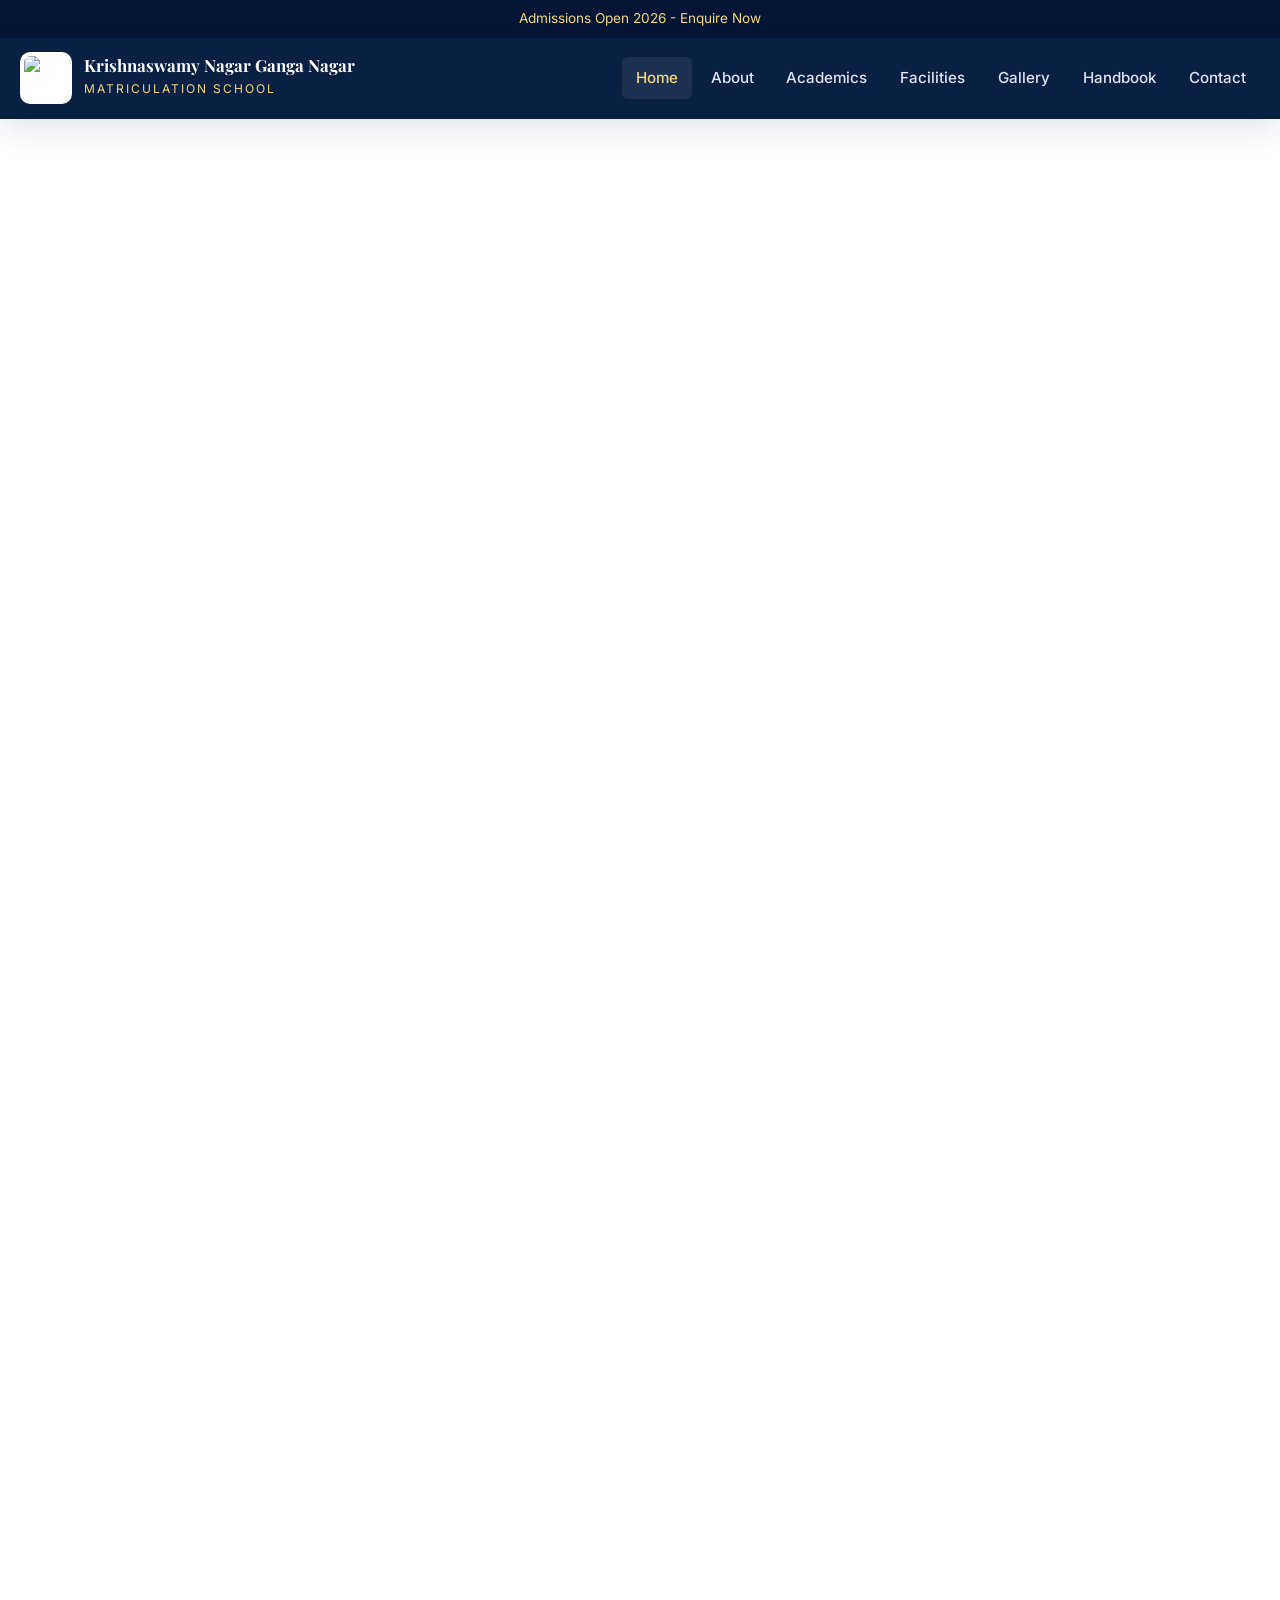
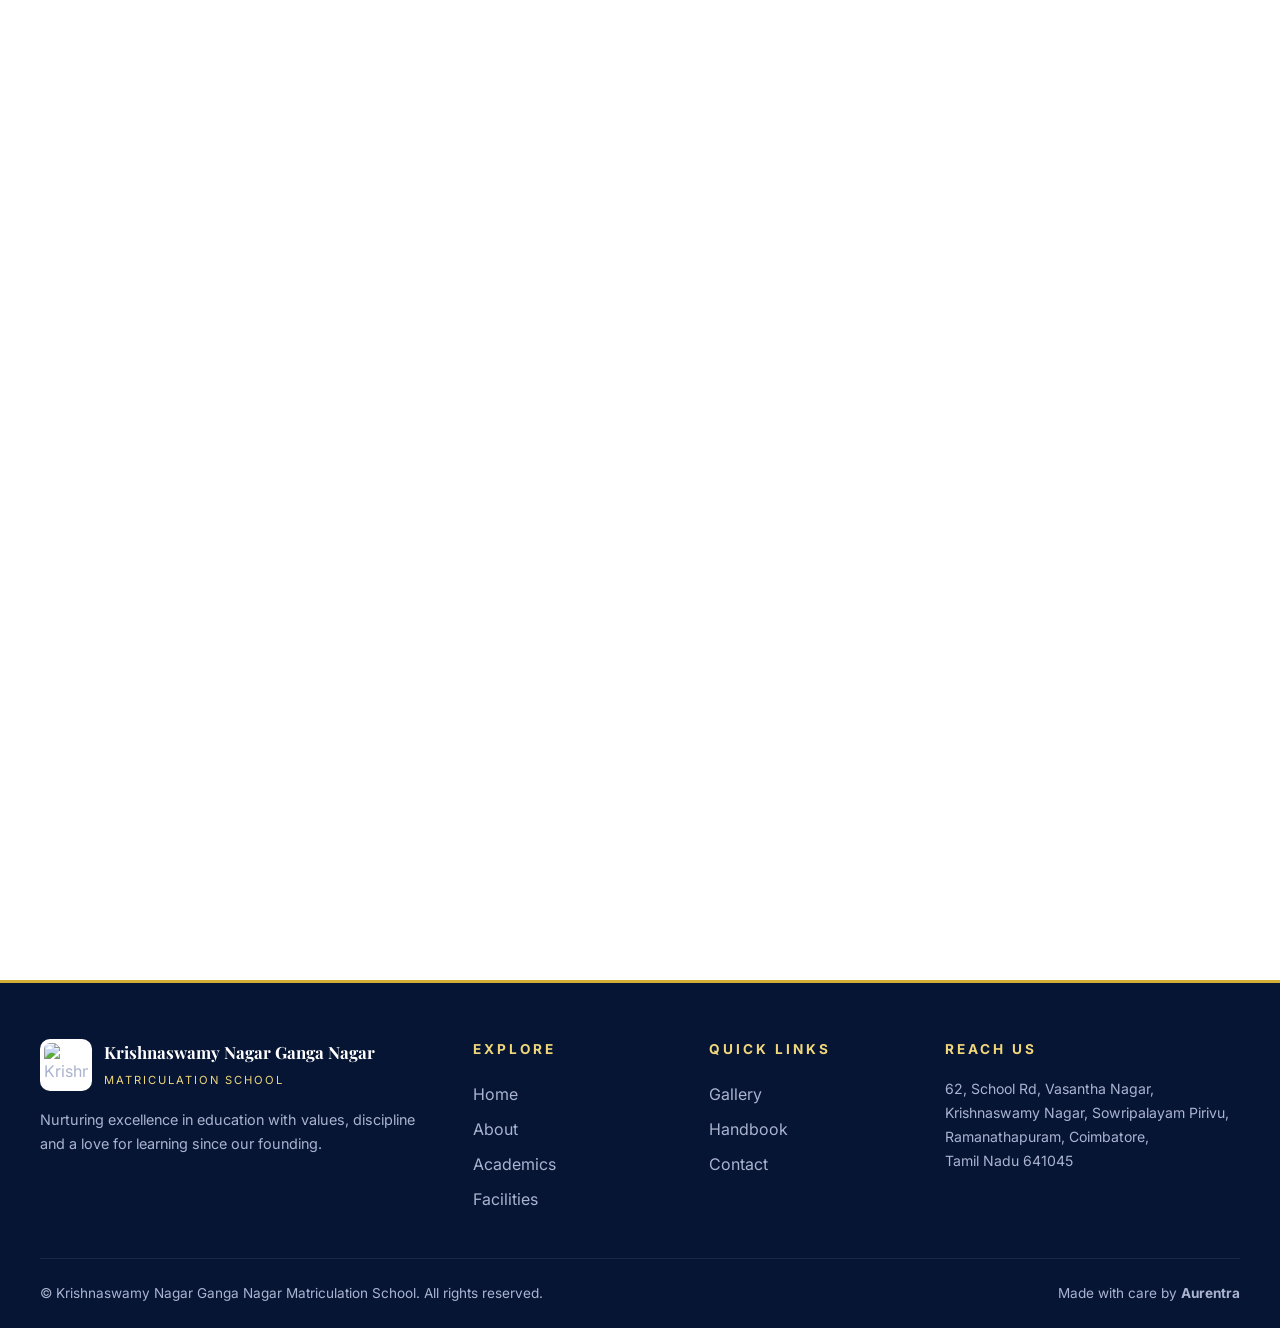
==== commit 59c2f719: "feat: redesign leadership section with unified premium layout" ====
--- a/index.html
+++ b/index.html
@@ -186,8 +186,8 @@
       <div class="principal">
         <div class="avatar-wrap">
           <div class="avatar-decor"></div>
-          <div class="avatar monogram-avatar">
-            <span class="monogram-text">BS</span>
+          <div class="avatar">
+            <img src="KGMS/Correspondant image.png" alt="Sri B. Srinivasan, Correspondent of Krishnaswamy Nagar Ganga Nagar Matriculation School" loading="lazy" />
           </div>
         </div>
         <div class="content">
@@ -197,9 +197,9 @@
           </svg>
           <h3>Smile and Serve</h3>
           <blockquote>
-            "For the past 20 years, it has been my distinct privilege to serve as the Correspondent of Krishnaswamy Nagar Ganga Nagar Matriculation School. Guided by our motto, 'Smile and Serve', we aim to cultivate a brave, compassionate, and resilient spirit in every child."
+            "At our Matriculation School, we believe education shapes confident, responsible, and compassionate individuals. We are committed to providing quality education in a nurturing and disciplined environment. Along with academic excellence, we focus on character, creativity, leadership, and holistic development. With the dedication of our teachers and the support of parents, we empower every student to face the future with confidence. Together, we inspire young minds to learn, lead, and succeed."
           </blockquote>
-          <p class="quote-para">We emphasize character building alongside academic success, ensuring that our students develop without discrimination of caste, religion, or gender. Together, let us continue to build a foundation of excellence for generations to come.</p>
+          <p class="quote-para">Our Correspondent has been serving this institution with dedication and visionary leadership for over 20 years.</p>
           <div class="sig-wrap">
             <span class="sig-name">Sri B. Srinivasan</span>
             <span class="sig-title">Correspondent | KGMS School</span>
@@ -210,7 +210,7 @@
   </section>
 
   <!-- MANAGEMENT COMMITTEE SECTION -->
-  <section class="reveal bg-tint">
+  <section class="reveal bg-navy">
     <div class="container">
       <div class="section-head">
         <div class="kicker">Leadership & Governance</div>
@@ -222,67 +222,24 @@
           </svg>
           <span class="line"></span>
         </div>
-        <p>Our dedicated committee governs and guides the institution, nurturing academic growth, character development, and inclusive value systems.</p>
-      </div>
-
-      <!-- Event Gallery -->
-      <div class="committee-gallery reveal" aria-label="School event gallery">
-        <div class="gallery-grid-mini">
-          <figure class="tile">
-            <img src="KGMS/trophy-winning.png" alt="Students celebrating achievement with a trophy" loading="lazy" />
-            <figcaption><span class="photo-tag">Celebration</span>Congratulatory Moments</figcaption>
-          </figure>
-          <figure class="tile">
-            <img src="KGMS/classical-dance.png" alt="Students performing classical dance on stage" loading="lazy" />
-            <figcaption><span class="photo-tag">Cultural</span>Stage Inauguration</figcaption>
-          </figure>
-          <figure class="tile">
-            <img src="KGMS/march-fast.png" alt="Students marching past in uniforms during school sports ceremony" loading="lazy" />
-            <figcaption><span class="photo-tag">Ceremony</span>Felicitation Events</figcaption>
-          </figure>
-        </div>
-      </div>
-
-      <!-- Committee Members Grid -->
-      <div class="committee-grid reveal">
-        <article class="committee-card">
-          <div class="member-avatar monogram-avatar-small">
-            <span class="monogram-text-small">BS</span>
-          </div>
-          <div class="member-board">
-            <h4 class="member-name">Sri B. Srinivasan</h4>
-            <p class="member-role">Present Secretary & Correspondent</p>
-          </div>
-        </article>
-        <article class="committee-card">
-          <div class="member-avatar monogram-avatar-small">
-            <span class="monogram-text-small">SL</span>
-          </div>
-          <div class="member-board">
-            <h4 class="member-name">Smt. S. Lakshmi</h4>
-            <p class="member-role">Trustee / Treasurer</p>
-          </div>
-        </article>
-        <article class="committee-card">
-          <div class="member-avatar monogram-avatar-small">
-            <span class="monogram-text-small">KV</span>
-          </div>
-          <div class="member-board">
-            <h4 class="member-name">Sri K. Venkatachalam</h4>
-            <p class="member-role">Trustee / Committee Member</p>
-          </div>
-        </article>
-        <article class="committee-card">
-          <div class="member-avatar monogram-avatar-small">
-            <span class="monogram-text-small">RS</span>
-          </div>
-          <div class="member-board">
-            <h4 class="member-name">Smt. R. Saraswathi</h4>
-            <p class="member-role">Trustee / Committee Member</p>
-          </div>
-        </article>
-      </div>
-
+        <p class="management-message">Excellence is not merely our goal—it is our tradition. We are dedicated to providing a holistic education that inspires curiosity, builds confidence, and cultivates values that last a lifetime. We thank our teachers, parents, students, and well-wishers for their unwavering support and partnership in making our institution a center of learning, innovation, and excellence.</p>
+      </div>
+
+      <!-- Premium Event Gallery -->
+      <div class="committee-gallery-redesign reveal" aria-label="Management Committee and Events Gallery">
+        <div class="gallery-card-item">
+          <img src="KGMS/Committe Members.png" alt="Committee Members of Krishnaswamy Nagar Ganga Nagar Matriculation School unveiling plaque" loading="lazy" />
+        </div>
+        <div class="gallery-card-item">
+          <img src="KGMS/Committe members getting to stage.png" alt="Committee Members ribbon cutting ceremony" loading="lazy" />
+        </div>
+        <div class="gallery-card-item">
+          <img src="KGMS/Committe members with correspondant.png" alt="Committee Members greeting on stage" loading="lazy" />
+        </div>
+        <div class="gallery-card-item">
+          <img src="KGMS/Faculties.png" alt="Committee and Faculty members group photo at Golden Jubilee pillar" loading="lazy" />
+        </div>
+      </div>
     </div>
   </section>
 
--- a/styles.css
+++ b/styles.css
@@ -1805,7 +1805,7 @@
   background: var(--navy-deep);
   color: #aab3cf;
   padding: 3.5rem 1.25rem 1.5rem;
-  margin-top: 4rem;
+  margin-top: 0;
   border-top: 3px solid var(--gold);
 }
 
@@ -2404,124 +2404,89 @@
   box-shadow: 0 0 0 4px rgba(212, 175, 55, 0.4) !important;
 }
 
-/* MANAGEMENT COMMITTEE SECTION */
-.committee-gallery {
-  margin: 3rem auto;
+/* MANAGEMENT COMMITTEE SECTION - REDESIGNED */
+.committee-gallery-redesign {
+  display: grid;
+  grid-template-columns: repeat(4, 1fr);
+  gap: 1.5rem;
+  margin: 4rem auto 0;
   max-width: 1200px;
 }
 
-.gallery-grid-mini {
-  display: grid;
-  grid-template-columns: repeat(auto-fit, minmax(280px, 1fr));
-  gap: 2rem;
-}
-
-.committee-grid {
-  display: grid;
-  grid-template-columns: repeat(auto-fit, minmax(240px, 1fr));
-  gap: 2.5rem;
-  margin-top: 4rem;
-  max-width: 1200px;
-  margin-left: auto;
-  margin-right: auto;
-}
-
-.committee-card {
-  display: flex;
-  flex-direction: column;
-  align-items: center;
-  background: var(--white);
+.gallery-card-item {
+  position: relative;
   border-radius: 20px;
-  padding: 2.5rem 1.5rem;
+  overflow: hidden;
+  border: 2px solid var(--gold);
   box-shadow: 
-    0 15px 35px rgba(10, 31, 68, 0.05),
-    0 0 0 1px rgba(212, 175, 55, 0.1);
-  transition: all 0.4s cubic-bezier(0.2, 1, 0.2, 1);
-  text-align: center;
-  position: relative;
-  overflow: hidden;
-}
-
-.committee-card::before {
-  content: "";
-  position: absolute;
-  top: 0;
-  left: 0;
+    0 15px 35px rgba(10, 31, 68, 0.3),
+    0 0 0 1px rgba(212, 175, 55, 0.15);
+  background: var(--navy-deep);
+  transition: all 0.5s cubic-bezier(0.2, 1, 0.2, 1);
+  aspect-ratio: 4 / 3;
+}
+
+.gallery-card-item img {
   width: 100%;
-  height: 4px;
-  background: linear-gradient(90deg, var(--gold), var(--gold-light));
-  opacity: 0;
-  transition: opacity 0.4s ease;
-}
-
-.committee-card:hover {
-  transform: translateY(-8px);
+  height: 100%;
+  object-fit: cover;
+  transition: transform 0.8s cubic-bezier(0.2, 1, 0.2, 1);
+}
+
+.gallery-card-item:hover {
+  transform: translateY(-10px);
   box-shadow: 
-    0 25px 50px rgba(10, 31, 68, 0.1),
-    0 0 0 1px rgba(212, 175, 55, 0.2);
-}
-
-.committee-card:hover::before {
-  opacity: 1;
-}
-
-.monogram-avatar-small {
-  width: 110px;
-  height: 110px;
-  border-radius: 50%;
-  background: linear-gradient(135deg, var(--navy-deep) 0%, var(--navy) 100%);
-  display: flex;
-  align-items: center;
-  justify-content: center;
-  margin-bottom: 1.5rem;
-  box-shadow: 0 10px 20px rgba(10, 31, 68, 0.15);
-  border: 3px solid var(--gold);
-  transition: transform 0.6s cubic-bezier(0.2, 1, 0.2, 1);
-}
-
-.committee-card:hover .monogram-avatar-small {
-  transform: scale(1.08) rotate(5deg);
-}
-
-.monogram-text-small {
-  font-family: 'Playfair Display', serif;
-  font-size: 2.2rem;
-  font-weight: 700;
-  color: var(--gold);
-  letter-spacing: -1px;
-}
-
-.member-board {
+    0 30px 60px rgba(10, 31, 68, 0.4),
+    0 0 0 2px var(--gold-light);
+}
+
+.gallery-card-item:hover img {
+  transform: scale(1.08);
+}
+
+@media (max-width: 1024px) {
+  .committee-gallery-redesign {
+    grid-template-columns: repeat(2, 1fr);
+    gap: 1.5rem;
+  }
+}
+
+@media (max-width: 600px) {
+  .committee-gallery-redesign {
+    grid-template-columns: 1fr;
+    gap: 1.25rem;
+  }
+  .gallery-card-item {
+    aspect-ratio: 16 / 10;
+  }
+}
+
+.bg-navy {
+  background: var(--navy) !important;
+  color: var(--white) !important;
+}
+
+.bg-navy .section-head h2 {
+  color: var(--white) !important;
+}
+
+.bg-navy .section-head p {
+  color: #cdd5ec !important;
+}
+
+
+/* Monogram Avatar for Correspondent */
+.principal .avatar .monogram-inner {
   width: 100%;
-}
-
-.member-name {
-  font-size: 1.25rem;
-  color: var(--navy);
-  font-weight: 600;
-  margin-bottom: 0.5rem;
-}
-
-.member-role {
-  color: var(--muted);
-  font-size: 0.88rem;
-  font-weight: 500;
-}
-
-/* Monogram Avatar for Correspondent */
-.principal .avatar.monogram-avatar {
+  height: 100%;
   display: flex;
   align-items: center;
   justify-content: center;
   background: linear-gradient(135deg, var(--navy) 0%, var(--navy-deep) 100%);
-  border: 8px solid var(--gold);
-  box-shadow: 0 30px 60px rgba(10, 31, 68, 0.25);
-  width: 100%;
-  height: 100%;
   border-radius: 22px;
 }
 
-.principal .avatar.monogram-avatar .monogram-text {
+.principal .avatar .monogram-inner .monogram-text {
   font-family: 'Playfair Display', serif;
   font-size: 5rem;
   font-weight: 700;
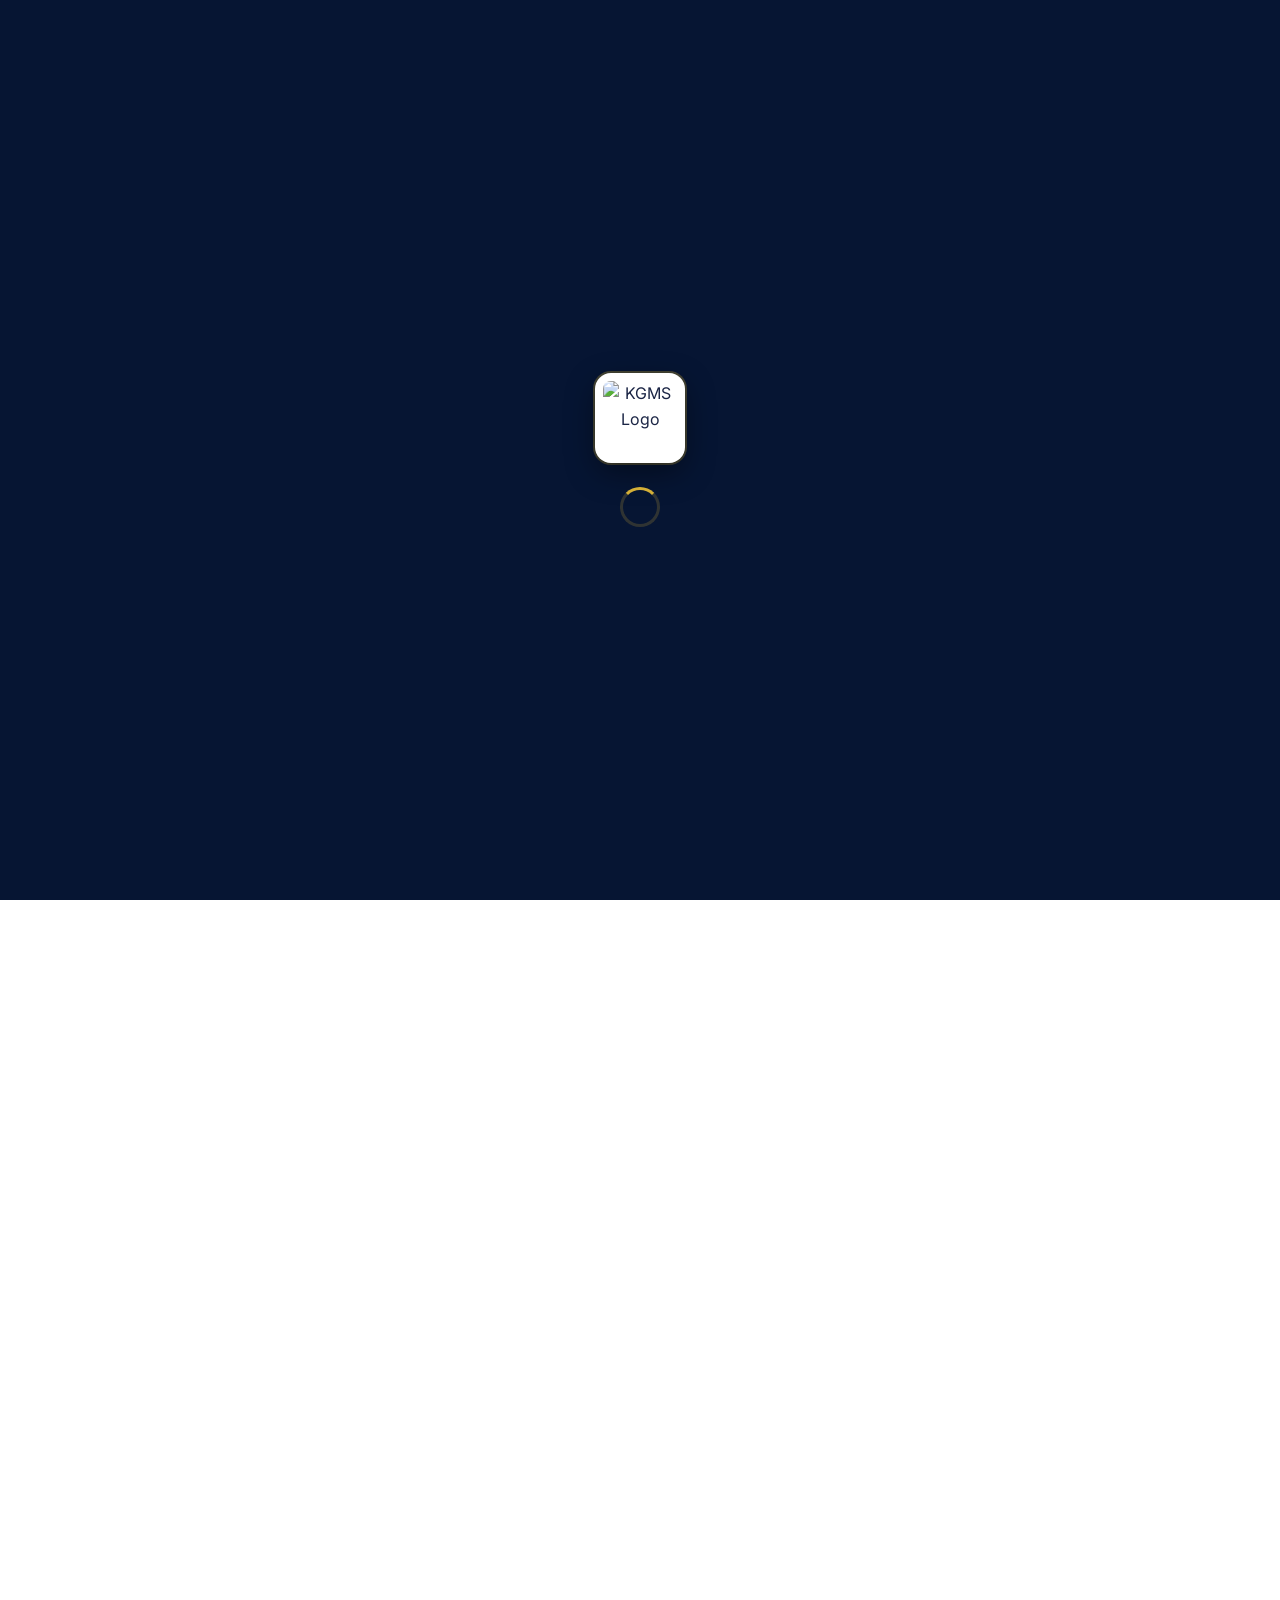
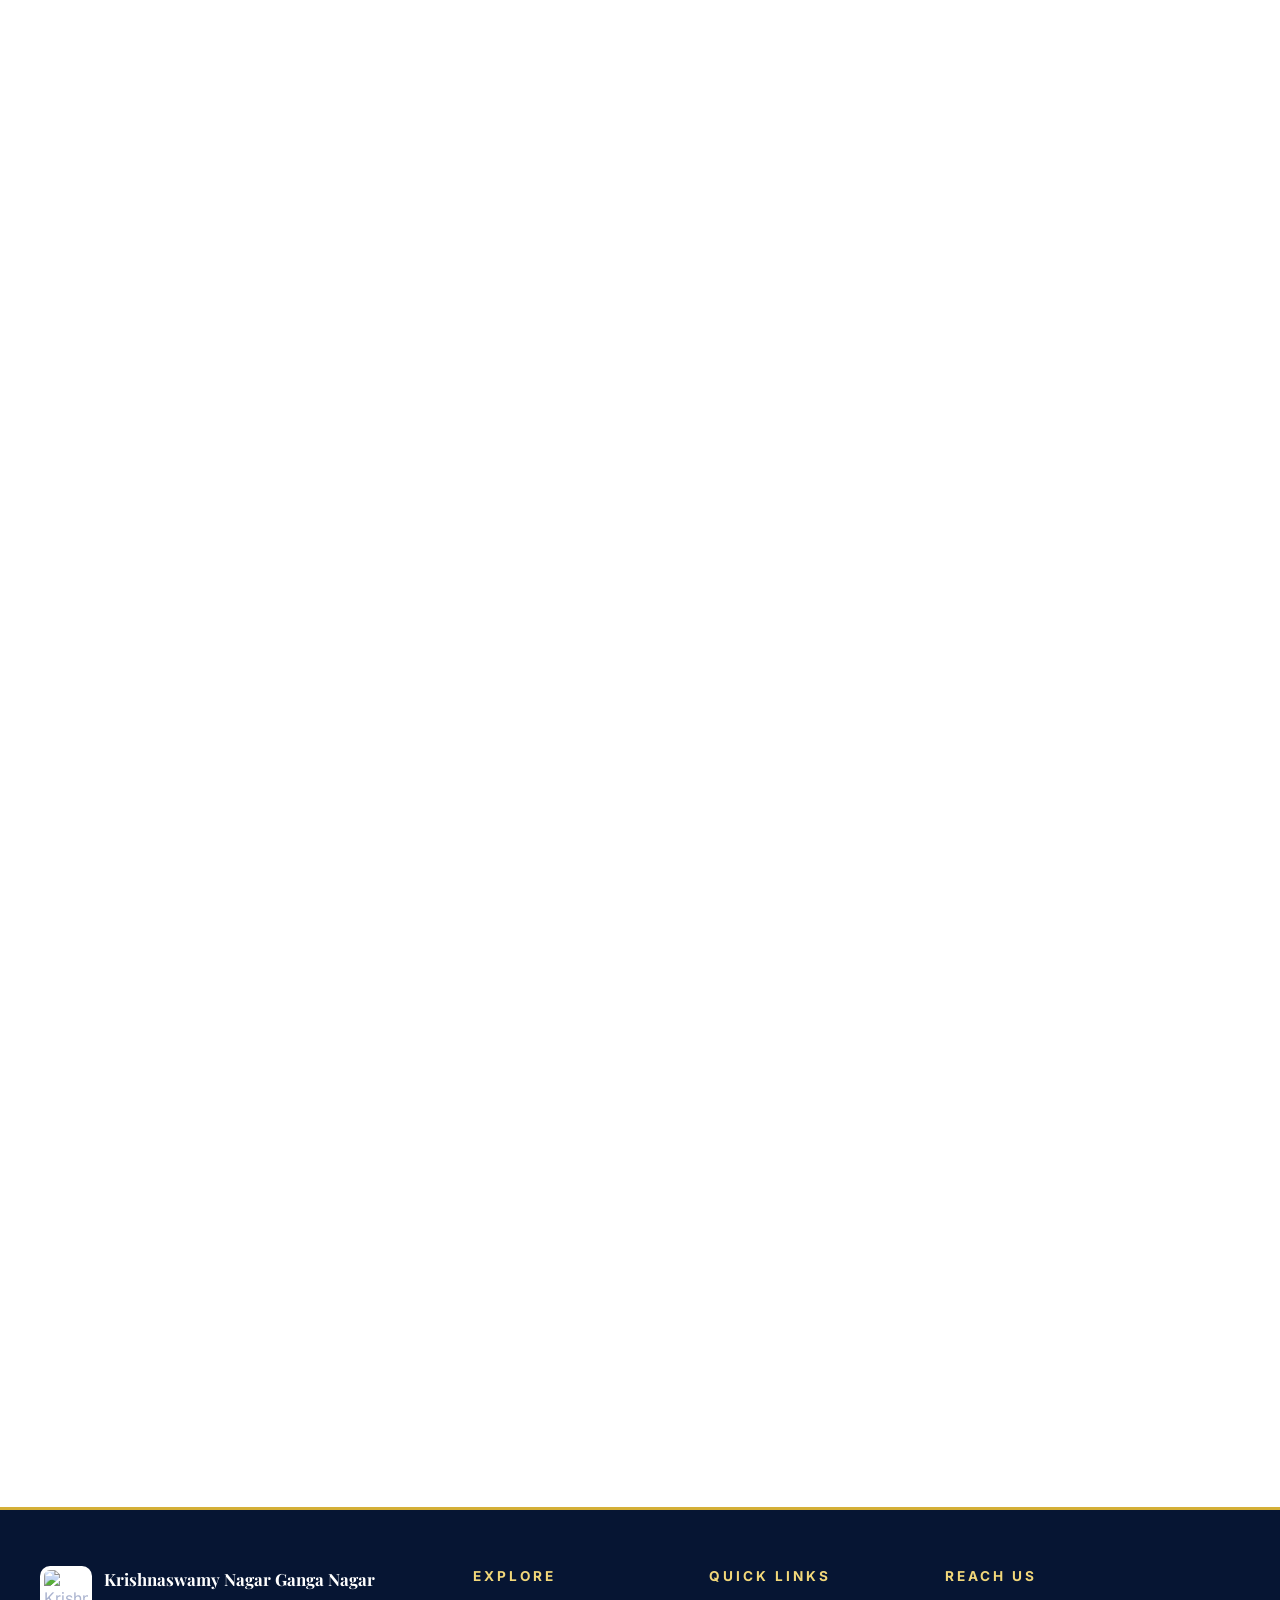
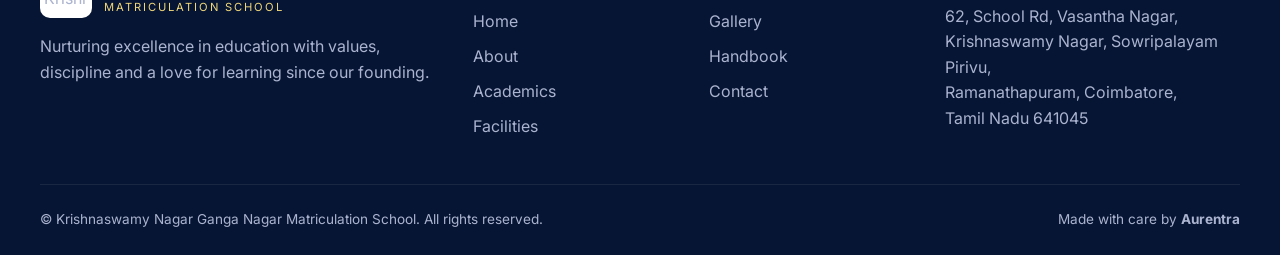
==== commit a19c28fc: "Merge branch 'main' into bug-fix" ====
--- a/index.html
+++ b/index.html
@@ -17,6 +17,13 @@
 </head>
 
 <body>
+  <!-- LOADING SCREEN -->
+  <div id="loading-screen" class="loading-screen">
+    <div class="loader-content">
+      <img src="KGMS/kgms-logo.jpeg" alt="KGMS Logo" class="loader-logo">
+      <div class="spinner"></div>
+    </div>
+  </div>
   <div class="scroll-progress"></div>
   <div class="topbar">
     <a href="contact.html">Admissions Open 2026 - Enquire Now</a>
--- a/styles.css
+++ b/styles.css
@@ -2392,166 +2392,68 @@
 .custom-toast .toast-close:hover {
   color: #fff;
 }
-
-/* ACCESSIBILITY FOCUS STYLES */
-a:focus-visible,
-button:focus-visible,
-input:focus-visible,
-textarea:focus-visible,
-select:focus-visible {
-  outline: 3px solid var(--gold) !important;
-  outline-offset: 4px !important;
-  box-shadow: 0 0 0 4px rgba(212, 175, 55, 0.4) !important;
-}
-
-/* MANAGEMENT COMMITTEE SECTION - REDESIGNED */
-.committee-gallery-redesign {
-  display: grid;
-  grid-template-columns: repeat(4, 1fr);
-  gap: 1.5rem;
-  margin: 4rem auto 0;
-  max-width: 1200px;
-}
-
-.gallery-card-item {
-  position: relative;
-  border-radius: 20px;
-  overflow: hidden;
-  border: 2px solid var(--gold);
-  box-shadow: 
-    0 15px 35px rgba(10, 31, 68, 0.3),
-    0 0 0 1px rgba(212, 175, 55, 0.15);
+/* LOADING SCREEN */
+.loading-screen {
+  position: fixed;
+  inset: 0;
   background: var(--navy-deep);
-  transition: all 0.5s cubic-bezier(0.2, 1, 0.2, 1);
-  aspect-ratio: 4 / 3;
-}
-
-.gallery-card-item img {
-  width: 100%;
-  height: 100%;
-  object-fit: cover;
-  transition: transform 0.8s cubic-bezier(0.2, 1, 0.2, 1);
-}
-
-.gallery-card-item:hover {
-  transform: translateY(-10px);
-  box-shadow: 
-    0 30px 60px rgba(10, 31, 68, 0.4),
-    0 0 0 2px var(--gold-light);
-}
-
-.gallery-card-item:hover img {
-  transform: scale(1.08);
-}
-
-@media (max-width: 1024px) {
-  .committee-gallery-redesign {
-    grid-template-columns: repeat(2, 1fr);
-    gap: 1.5rem;
-  }
-}
-
-@media (max-width: 600px) {
-  .committee-gallery-redesign {
-    grid-template-columns: 1fr;
-    gap: 1.25rem;
-  }
-  .gallery-card-item {
-    aspect-ratio: 16 / 10;
-  }
-}
-
-.bg-navy {
-  background: var(--navy) !important;
-  color: var(--white) !important;
-}
-
-.bg-navy .section-head h2 {
-  color: var(--white) !important;
-}
-
-.bg-navy .section-head p {
-  color: #cdd5ec !important;
-}
-
-
-/* Monogram Avatar for Correspondent */
-.principal .avatar .monogram-inner {
-  width: 100%;
-  height: 100%;
+  z-index: 99999;
   display: flex;
   align-items: center;
   justify-content: center;
-  background: linear-gradient(135deg, var(--navy) 0%, var(--navy-deep) 100%);
-  border-radius: 22px;
-}
-
-.principal .avatar .monogram-inner .monogram-text {
-  font-family: 'Playfair Display', serif;
-  font-size: 5rem;
-  font-weight: 700;
-  color: var(--gold);
-  text-shadow: 0 4px 10px rgba(0, 0, 0, 0.3);
-  letter-spacing: -2px;
-}
-
-/* Refactored Classes for Inline Styles */
-.motto-lead {
-  max-width: 620px;
-  margin: 1rem auto 0;
-}
-
-.cta-center {
-  justify-content: center;
-}
-
-.bg-white {
-  background: #ffffff !important;
-}
-
-.bg-tint {
-  background: #f7f9ff !important;
-}
-
-.quote-para {
-  color: var(--muted);
-  font-size: 0.95rem;
-  line-height: 1.7;
-}
-
-.admission-hero {
-  background: linear-gradient(135deg, var(--navy-deep), var(--navy));
-  color: #fff;
+  transition: opacity 0.6s ease-out, visibility 0.6s ease-out;
+}
+
+.loading-screen.hidden {
+  opacity: 0;
+  visibility: hidden;
+}
+
+.loading-screen .loader-content {
   text-align: center;
-  padding: 5rem 2rem;
-}
-
-.container-narrow {
-  max-width: 720px;
-  margin: 0 auto;
-}
-
-.svg-margin {
-  margin-bottom: 1rem;
-}
-
-.admission-title {
-  color: #fff !important;
-  font-size: clamp(1.6rem, 3vw, 2.2rem);
-}
-
-.admission-desc {
-  color: #cdd5ec;
-  margin-top: 0.75rem;
-  margin-bottom: 2rem;
-}
-
-.footer-text {
-  font-size: 0.9rem;
-  line-height: 1.7;
-}
-
-.footer-address {
-  font-size: 0.88rem;
-  line-height: 1.7;
+  display: flex;
+  flex-direction: column;
+  align-items: center;
+  gap: 1.5rem;
+}
+
+.loading-screen .loader-logo {
+  width: 90px;
+  height: 90px;
+  object-fit: contain;
+  border-radius: 16px;
+  background: #fff;
+  padding: 8px;
+  box-shadow: 0 10px 30px rgba(0, 0, 0, 0.4), 0 0 0 2px rgba(212, 175, 55, 0.3);
+  animation: pulseLogo 2s infinite ease-in-out;
+}
+
+.loading-screen .spinner {
+  width: 40px;
+  height: 40px;
+  border: 3px solid rgba(212, 175, 55, 0.2);
+  border-top-color: var(--gold);
+  border-radius: 50%;
+  animation: spin 1s linear infinite;
+}
+
+@keyframes pulseLogo {
+  0% {
+    transform: scale(1);
+    box-shadow: 0 10px 30px rgba(0, 0, 0, 0.4), 0 0 0 2px rgba(212, 175, 55, 0.3);
+  }
+  50% {
+    transform: scale(1.05);
+    box-shadow: 0 15px 40px rgba(0, 0, 0, 0.5), 0 0 0 4px rgba(212, 175, 55, 0.6);
+  }
+  100% {
+    transform: scale(1);
+    box-shadow: 0 10px 30px rgba(0, 0, 0, 0.4), 0 0 0 2px rgba(212, 175, 55, 0.3);
+  }
+}
+
+@keyframes spin {
+  to {
+    transform: rotate(360deg);
+  }
 }
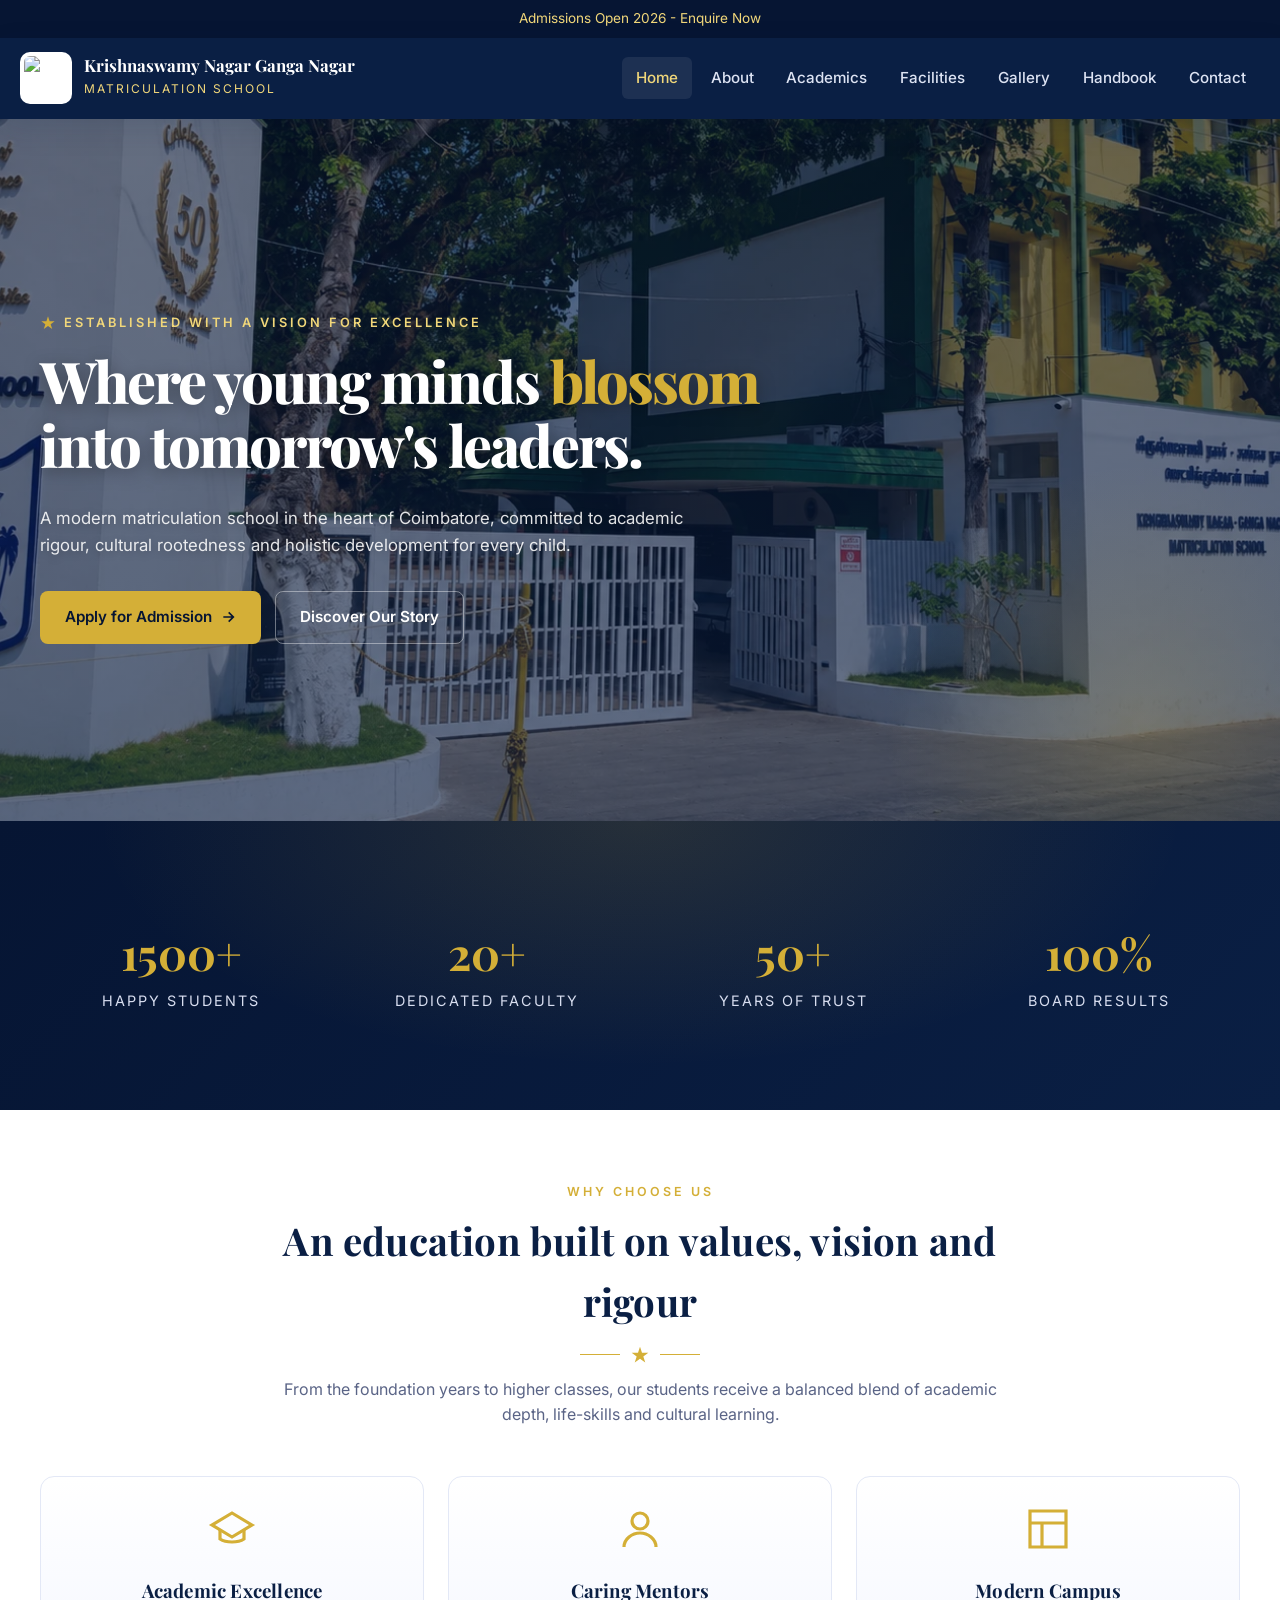
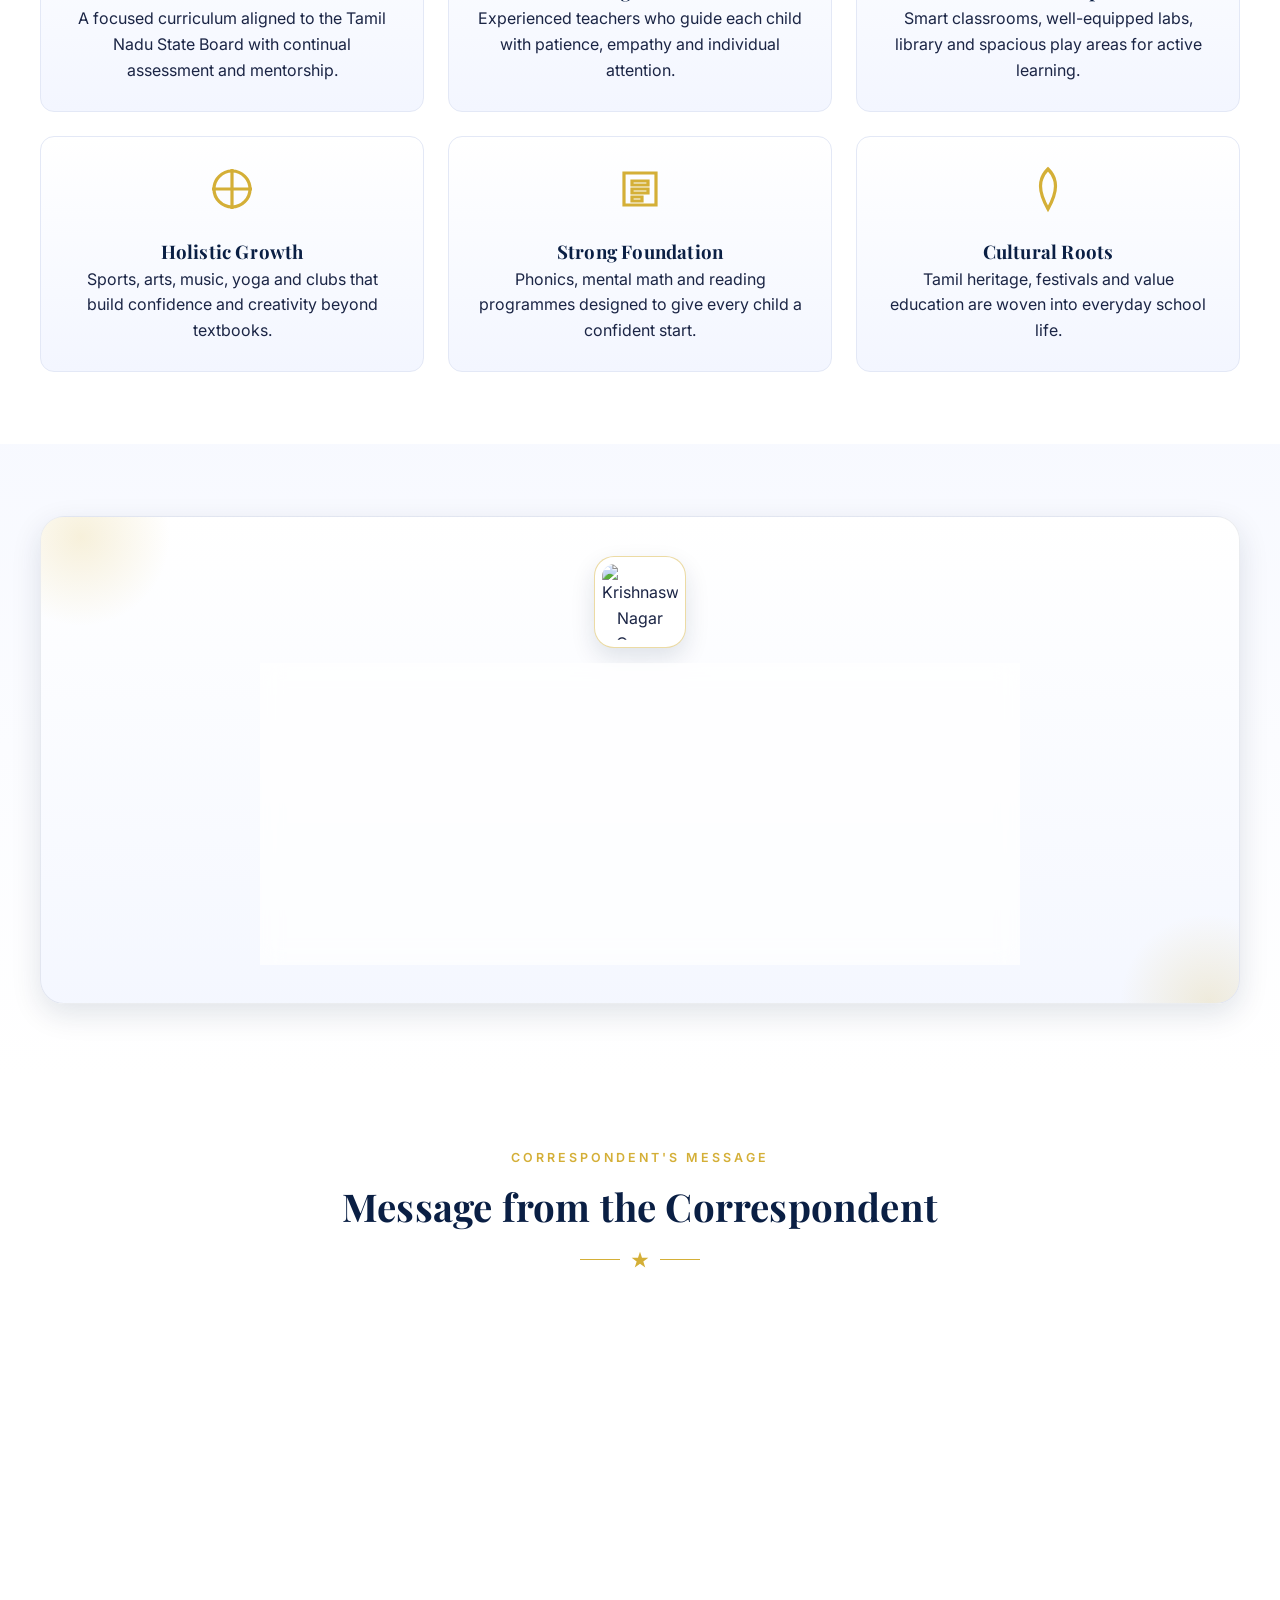
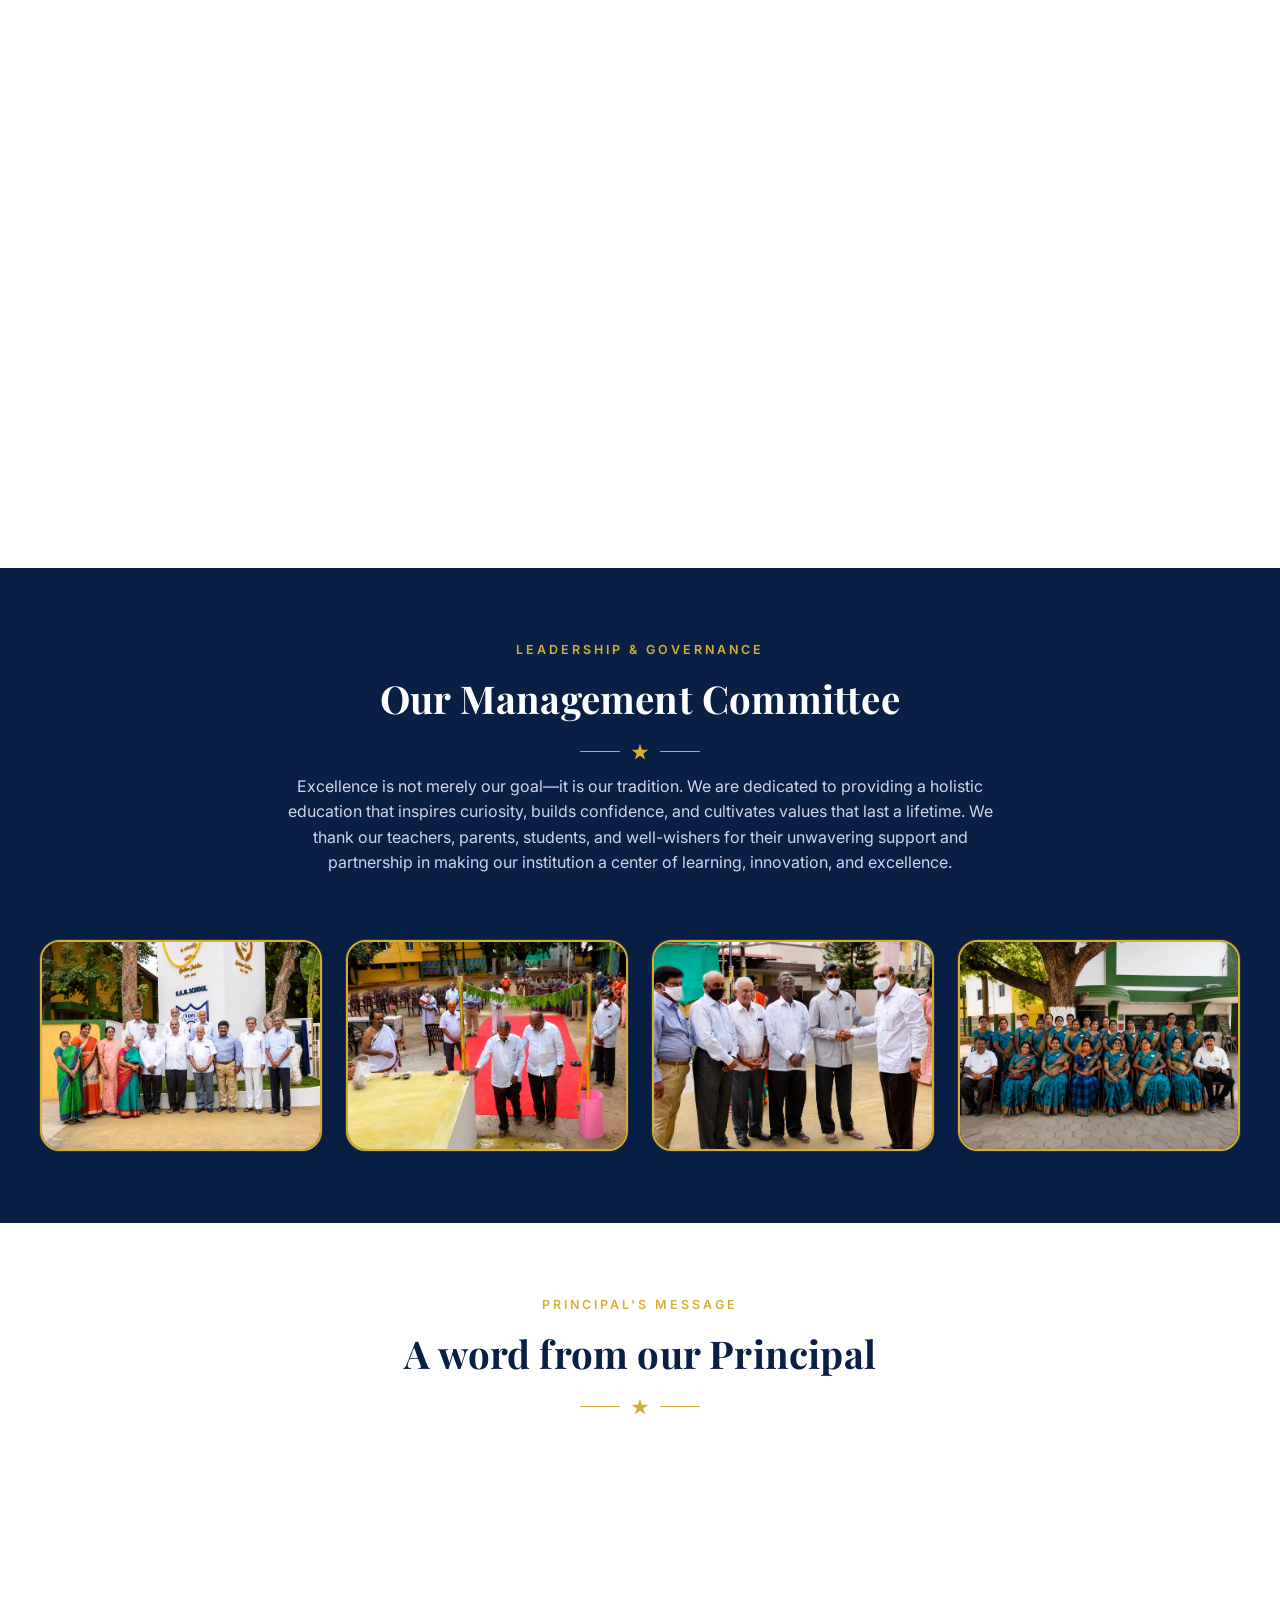
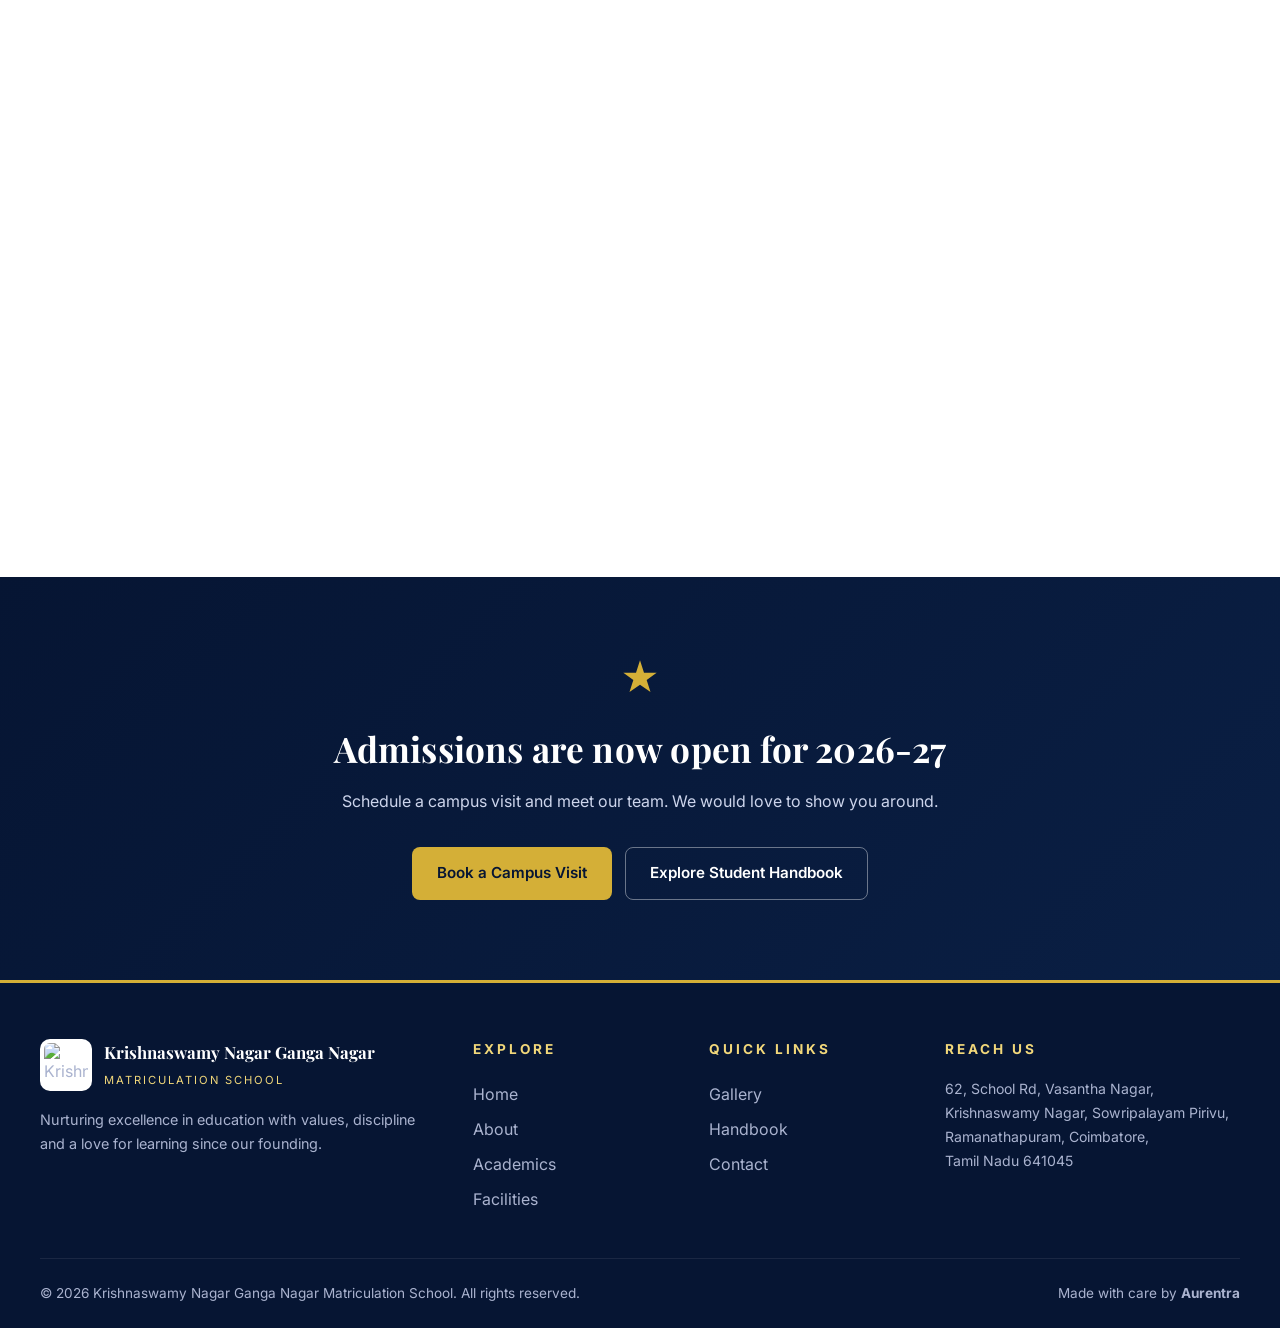
==== commit 413e36e1: "perf: convert all PNG images to WebP and update code references" ====
--- a/index.html
+++ b/index.html
@@ -194,7 +194,7 @@
         <div class="avatar-wrap">
           <div class="avatar-decor"></div>
           <div class="avatar">
-            <img src="KGMS/Correspondant image.png" alt="Sri B. Srinivasan, Correspondent of Krishnaswamy Nagar Ganga Nagar Matriculation School" loading="lazy" />
+            <img src="KGMS/Correspondant image.webp" alt="Sri B. Srinivasan, Correspondent of Krishnaswamy Nagar Ganga Nagar Matriculation School" loading="lazy" />
           </div>
         </div>
         <div class="content">
@@ -235,16 +235,16 @@
       <!-- Premium Event Gallery -->
       <div class="committee-gallery-redesign reveal" aria-label="Management Committee and Events Gallery">
         <div class="gallery-card-item">
-          <img src="KGMS/Committe Members.png" alt="Committee Members of Krishnaswamy Nagar Ganga Nagar Matriculation School unveiling plaque" loading="lazy" />
+          <img src="KGMS/Committe Members.webp" alt="Committee Members of Krishnaswamy Nagar Ganga Nagar Matriculation School unveiling plaque" loading="lazy" />
         </div>
         <div class="gallery-card-item">
-          <img src="KGMS/Committe members getting to stage.png" alt="Committee Members ribbon cutting ceremony" loading="lazy" />
+          <img src="KGMS/Committe members getting to stage.webp" alt="Committee Members ribbon cutting ceremony" loading="lazy" />
         </div>
         <div class="gallery-card-item">
-          <img src="KGMS/Committe members with correspondant.png" alt="Committee Members greeting on stage" loading="lazy" />
+          <img src="KGMS/Committe members with correspondant.webp" alt="Committee Members greeting on stage" loading="lazy" />
         </div>
         <div class="gallery-card-item">
-          <img src="KGMS/Faculties.png" alt="Committee and Faculty members group photo at Golden Jubilee pillar" loading="lazy" />
+          <img src="KGMS/Faculties.webp" alt="Committee and Faculty members group photo at Golden Jubilee pillar" loading="lazy" />
         </div>
       </div>
     </div>
@@ -265,7 +265,7 @@
         <div class="avatar-wrap">
           <div class="avatar-decor"></div>
           <div class="avatar">
-            <img src="KGMS/principal-image.png" alt="Principal of Krishnaswamy Nagar Ganga Nagar Matriculation School" loading="lazy">
+            <img src="KGMS/principal-image.webp" alt="Principal of Krishnaswamy Nagar Ganga Nagar Matriculation School" loading="lazy">
           </div>
         </div>
         <div class="content">
--- a/styles.css
+++ b/styles.css
@@ -103,6 +103,11 @@
   background: var(--navy);
   color: var(--white);
   box-shadow: var(--shadow);
+  transition: transform 0.4s cubic-bezier(0.2, 1, 0.2, 1);
+}
+
+.nav.nav-hide {
+  transform: translateY(-100%);
 }
 
 .nav-inner {
@@ -285,7 +290,7 @@
   background-image:
     linear-gradient(rgba(6, 21, 51, .58),
       rgba(10, 31, 68, .64)),
-    url("KGMS/Entrance.png");
+    url("KGMS/Entrance.webp");
 
   background-size: cover;
   background-position: center center;
@@ -1625,6 +1630,7 @@
 .uniform-list svg {
   flex: 0 0 18px;
   color: var(--gold);
+  stroke: var(--gold);
   margin-top: .25rem;
 }
 
@@ -2044,7 +2050,7 @@
     background-image:
       linear-gradient(rgba(6, 21, 51, .58),
         rgba(10, 31, 68, .64)),
-      url("KGMS/Entrance.png");
+      url("KGMS/Entrance.webp");
   }
 
   20%,
@@ -2052,7 +2058,7 @@
     background-image:
       linear-gradient(rgba(6, 21, 51, .58),
         rgba(10, 31, 68, .64)),
-      url("KGMS/class-interior-from-back.png");
+      url("KGMS/class-interior-from-back.webp");
   }
 
   40%,
@@ -2060,7 +2066,7 @@
     background-image:
       linear-gradient(rgba(6, 21, 51, .58),
         rgba(10, 31, 68, .64)),
-      url("KGMS/computer-lab.png");
+      url("KGMS/computer-lab.webp");
   }
 
   60%,
@@ -2068,7 +2074,7 @@
     background-image:
       linear-gradient(rgba(6, 21, 51, .58),
         rgba(10, 31, 68, .64)),
-      url("KGMS/school-ground.png");
+      url("KGMS/school-ground.webp");
   }
 
   80%,
@@ -2076,7 +2082,7 @@
     background-image:
       linear-gradient(rgba(6, 21, 51, .58),
         rgba(10, 31, 68, .64)),
-      url("KGMS/Yoga.png");
+      url("KGMS/Yoga.webp");
   }
 }
 
@@ -2392,6 +2398,169 @@
 .custom-toast .toast-close:hover {
   color: #fff;
 }
+
+/* ACCESSIBILITY FOCUS STYLES */
+a:focus-visible,
+button:focus-visible,
+input:focus-visible,
+textarea:focus-visible,
+select:focus-visible {
+  outline: 3px solid var(--gold) !important;
+  outline-offset: 4px !important;
+  box-shadow: 0 0 0 4px rgba(212, 175, 55, 0.4) !important;
+}
+
+/* MANAGEMENT COMMITTEE SECTION - REDESIGNED */
+.committee-gallery-redesign {
+  display: grid;
+  grid-template-columns: repeat(4, 1fr);
+  gap: 1.5rem;
+  margin: 4rem auto 0;
+  max-width: 1200px;
+}
+
+.gallery-card-item {
+  position: relative;
+  border-radius: 20px;
+  overflow: hidden;
+  border: 2px solid var(--gold);
+  box-shadow: 
+    0 15px 35px rgba(10, 31, 68, 0.3),
+    0 0 0 1px rgba(212, 175, 55, 0.15);
+  background: var(--navy-deep);
+  transition: all 0.5s cubic-bezier(0.2, 1, 0.2, 1);
+  aspect-ratio: 4 / 3;
+}
+
+.gallery-card-item img {
+  width: 100%;
+  height: 100%;
+  object-fit: cover;
+  transition: transform 0.8s cubic-bezier(0.2, 1, 0.2, 1);
+}
+
+.gallery-card-item:hover {
+  transform: translateY(-10px);
+  box-shadow: 
+    0 30px 60px rgba(10, 31, 68, 0.4),
+    0 0 0 2px var(--gold-light);
+}
+
+.gallery-card-item:hover img {
+  transform: scale(1.08);
+}
+
+@media (max-width: 1024px) {
+  .committee-gallery-redesign {
+    grid-template-columns: repeat(2, 1fr);
+    gap: 1.5rem;
+  }
+}
+
+@media (max-width: 600px) {
+  .committee-gallery-redesign {
+    grid-template-columns: 1fr;
+    gap: 1.25rem;
+  }
+  .gallery-card-item {
+    aspect-ratio: 16 / 10;
+  }
+}
+
+.bg-navy {
+  background: var(--navy) !important;
+  color: var(--white) !important;
+}
+
+.bg-navy .section-head h2 {
+  color: var(--white) !important;
+}
+
+.bg-navy .section-head p {
+  color: #cdd5ec !important;
+}
+
+
+/* Monogram Avatar for Correspondent */
+.principal .avatar .monogram-inner {
+  width: 100%;
+  height: 100%;
+  display: flex;
+  align-items: center;
+  justify-content: center;
+  background: linear-gradient(135deg, var(--navy) 0%, var(--navy-deep) 100%);
+  border-radius: 22px;
+}
+
+.principal .avatar .monogram-inner .monogram-text {
+  font-family: 'Playfair Display', serif;
+  font-size: 5rem;
+  font-weight: 700;
+  color: var(--gold);
+  text-shadow: 0 4px 10px rgba(0, 0, 0, 0.3);
+  letter-spacing: -2px;
+}
+
+/* Refactored Classes for Inline Styles */
+.motto-lead {
+  max-width: 620px;
+  margin: 1rem auto 0;
+}
+
+.cta-center {
+  justify-content: center;
+}
+
+.bg-white {
+  background: #ffffff !important;
+}
+
+.bg-tint {
+  background: #f7f9ff !important;
+}
+
+.quote-para {
+  color: var(--muted);
+  font-size: 0.95rem;
+  line-height: 1.7;
+}
+
+.admission-hero {
+  background: linear-gradient(135deg, var(--navy-deep), var(--navy));
+  color: #fff;
+  text-align: center;
+  padding: 5rem 2rem;
+}
+
+.container-narrow {
+  max-width: 720px;
+  margin: 0 auto;
+}
+
+.svg-margin {
+  margin-bottom: 1rem;
+}
+
+.admission-title {
+  color: #fff !important;
+  font-size: clamp(1.6rem, 3vw, 2.2rem);
+}
+
+.admission-desc {
+  color: #cdd5ec;
+  margin-top: 0.75rem;
+  margin-bottom: 2rem;
+}
+
+.footer-text {
+  font-size: 0.9rem;
+  line-height: 1.7;
+}
+
+.footer-address {
+  font-size: 0.88rem;
+  line-height: 1.7;
+}
 /* LOADING SCREEN */
 .loading-screen {
   position: fixed;
@@ -2456,4 +2625,292 @@
   to {
     transform: rotate(360deg);
   }
-}+}
+
+/* HANDBOOK REDESIGN STYLES */
+.text-center {
+  text-align: center !important;
+}
+
+/* PRAYER CARD STYLING */
+.prayer-card-container {
+  max-width: 680px;
+  margin: 0 auto;
+  background: var(--white);
+  border: 1px solid rgba(212, 175, 55, 0.35);
+  border-radius: 24px;
+  padding: 3rem 2rem;
+  box-shadow: 
+    0 15px 40px rgba(10, 31, 68, 0.06),
+    0 0 0 1px rgba(212, 175, 55, 0.15);
+  text-align: center;
+  position: relative;
+  overflow: hidden;
+}
+
+.prayer-card-container::before {
+  content: "";
+  position: absolute;
+  top: 10px;
+  left: 10px;
+  right: 10px;
+  bottom: 10px;
+  border: 1px dashed rgba(212, 175, 55, 0.25);
+  border-radius: 16px;
+  pointer-events: none;
+}
+
+.prayer-header h2 {
+  font-family: 'Playfair Display', Georgia, serif;
+  color: var(--navy);
+  font-size: 2.2rem;
+  margin-top: 0.5rem;
+}
+
+.prayer-verses {
+  margin-top: 2rem;
+  display: flex;
+  flex-direction: column;
+  gap: 1.1rem;
+}
+
+.prayer-verses p {
+  font-family: 'Playfair Display', Georgia, serif;
+  font-size: 1.25rem;
+  font-style: italic;
+  color: var(--text);
+  line-height: 1.6;
+  margin: 0;
+}
+
+/* RESPONSIVE COLLAPSIBLE GRIDS FOR HANDBOOK */
+@media (max-width: 868px) {
+  .uniform-grid {
+    grid-template-columns: 1fr;
+    gap: 1.5rem;
+  }
+  .number-grid {
+    grid-template-columns: repeat(2, 1fr);
+  }
+}
+
+@media (max-width: 580px) {
+  .number-grid {
+    grid-template-columns: 1fr;
+  }
+}
+
+/* SCHEDULE & CALENDAR DASHBOARD */
+.schedule-dashboard-grid {
+  display: grid;
+  grid-template-columns: repeat(2, 1fr);
+  gap: 3rem;
+}
+
+.schedule-column {
+  display: flex;
+  flex-direction: column;
+}
+
+.divider-left {
+  width: 50px;
+  height: 3px;
+  background: var(--gold);
+  margin-top: 0.75rem;
+}
+
+.text-left {
+  text-align: left !important;
+  margin-left: 0 !important;
+  margin-right: auto !important;
+  margin-bottom: 2rem !important;
+}
+
+.number-grid-vertical {
+  display: flex;
+  flex-direction: column;
+  gap: 1rem;
+}
+
+.number-card-compact {
+  display: flex;
+  align-items: center;
+  gap: 1.25rem;
+  background: #fff;
+  border: 1px solid rgba(10, 31, 68, .07);
+  border-radius: 16px;
+  padding: 1rem 1.25rem;
+  box-shadow: 0 4px 15px rgba(10, 31, 68, .04);
+  transition: transform 0.25s ease, border-color 0.25s ease, box-shadow 0.25s ease;
+}
+
+.number-card-compact:hover {
+  transform: translateX(4px);
+  border-color: rgba(212, 175, 55, 0.45);
+  box-shadow: 0 10px 25px rgba(10, 31, 68, 0.08);
+}
+
+.number-card-compact.highlight-gold {
+  background: linear-gradient(90deg, #fffdf8, #fff);
+  border: 1px solid rgba(212, 175, 55, 0.35);
+}
+
+.rule-number-badge {
+  width: 40px;
+  height: 40px;
+  border-radius: 10px;
+  background: rgba(212, 175, 55, 0.12);
+  border: 1px solid rgba(212, 175, 55, 0.3);
+  display: flex;
+  align-items: center;
+  justify-content: center;
+  font-weight: 700;
+  color: var(--navy);
+  font-size: 1rem;
+  flex-shrink: 0;
+}
+
+.font-serif {
+  font-family: 'Playfair Display', Georgia, serif;
+}
+
+.number-card-compact .card-content h4 {
+  font-family: 'Inter', sans-serif;
+  font-size: 0.98rem;
+  color: var(--navy);
+  margin: 0 0 0.15rem 0;
+  font-weight: 600;
+}
+
+.number-card-compact .card-content p {
+  color: var(--muted);
+  font-size: 0.9rem;
+  margin: 0;
+}
+
+/* INFO DASHBOARD LAYOUT */
+.info-dashboard-grid {
+  display: grid;
+  grid-template-columns: repeat(2, 1fr);
+  gap: 2.5rem;
+  max-width: 1200px;
+  margin: 0 auto;
+}
+
+.info-card-panel {
+  background: #fff;
+  border: 1px solid rgba(10, 31, 68, 0.08);
+  border-radius: 24px;
+  padding: 2.25rem 2rem;
+  box-shadow: 
+    0 15px 35px rgba(10, 31, 68, 0.04),
+    0 0 0 1px rgba(212, 175, 55, 0.1);
+}
+
+.info-card-panel h3 {
+  font-size: 1.4rem;
+  color: var(--navy);
+  font-weight: 700;
+  margin-bottom: 2rem;
+  display: flex;
+  align-items: center;
+  gap: 0.75rem;
+  border-bottom: 1.5px solid rgba(212, 175, 55, 0.25);
+  padding-bottom: 0.75rem;
+}
+
+.info-card-panel h3 .panel-icon {
+  color: var(--gold);
+}
+
+.info-list-details {
+  list-style: none;
+  display: flex;
+  flex-direction: column;
+  gap: 1.5rem;
+}
+
+.info-list-details li {
+  display: flex;
+  align-items: flex-start;
+  gap: 1.25rem;
+}
+
+.info-num {
+  font-family: 'Playfair Display', Georgia, serif;
+  font-size: 1.1rem;
+  font-weight: 700;
+  color: var(--gold);
+  background: rgba(212, 175, 55, 0.08);
+  width: 32px;
+  height: 32px;
+  border-radius: 8px;
+  display: flex;
+  align-items: center;
+  justify-content: center;
+  flex-shrink: 0;
+  margin-top: 0.15rem;
+}
+
+.info-list-details strong {
+  display: block;
+  font-size: 0.82rem;
+  text-transform: uppercase;
+  letter-spacing: 1.5px;
+  color: var(--gold);
+  margin-bottom: 0.25rem;
+}
+
+.info-list-details p {
+  color: var(--text);
+  font-size: 0.96rem;
+  line-height: 1.5;
+}
+
+@media (max-width: 868px) {
+  .schedule-dashboard-grid,
+  .info-dashboard-grid {
+    grid-template-columns: 1fr;
+    gap: 2rem;
+  }
+}
+
+/* MOBILE VIEWPORTS OPTIMIZATIONS (WITHOUT CHANGING LAPTOP) */
+@media (max-width: 768px) {
+  section {
+    padding: 3rem 1.25rem !important; /* reduce standard section margins on mobile */
+  }
+
+  .page-head {
+    padding: 3rem 1.25rem 2.5rem !important; /* tighten header banner */
+  }
+}
+
+@media (max-width: 480px) {
+  .prayer-card-container {
+    padding: 2rem 1.15rem !important; /* tighter card padding on narrow phones */
+  }
+
+  .prayer-header h2 {
+    font-size: 1.65rem !important; /* scale down prayer header font size */
+  }
+
+  .prayer-verses p {
+    font-size: 1.05rem !important; /* scale down prayer text font size */
+  }
+
+  .number-card-compact {
+    padding: 0.85rem 1.1rem !important; /* tighter compact rows padding */
+    gap: 1rem !important;
+  }
+
+  .info-card-panel {
+    padding: 1.65rem 1.2rem !important; /* less padding inside info lists */
+  }
+
+  .info-list-details {
+    gap: 1.25rem !important;
+  }
+}
+
+
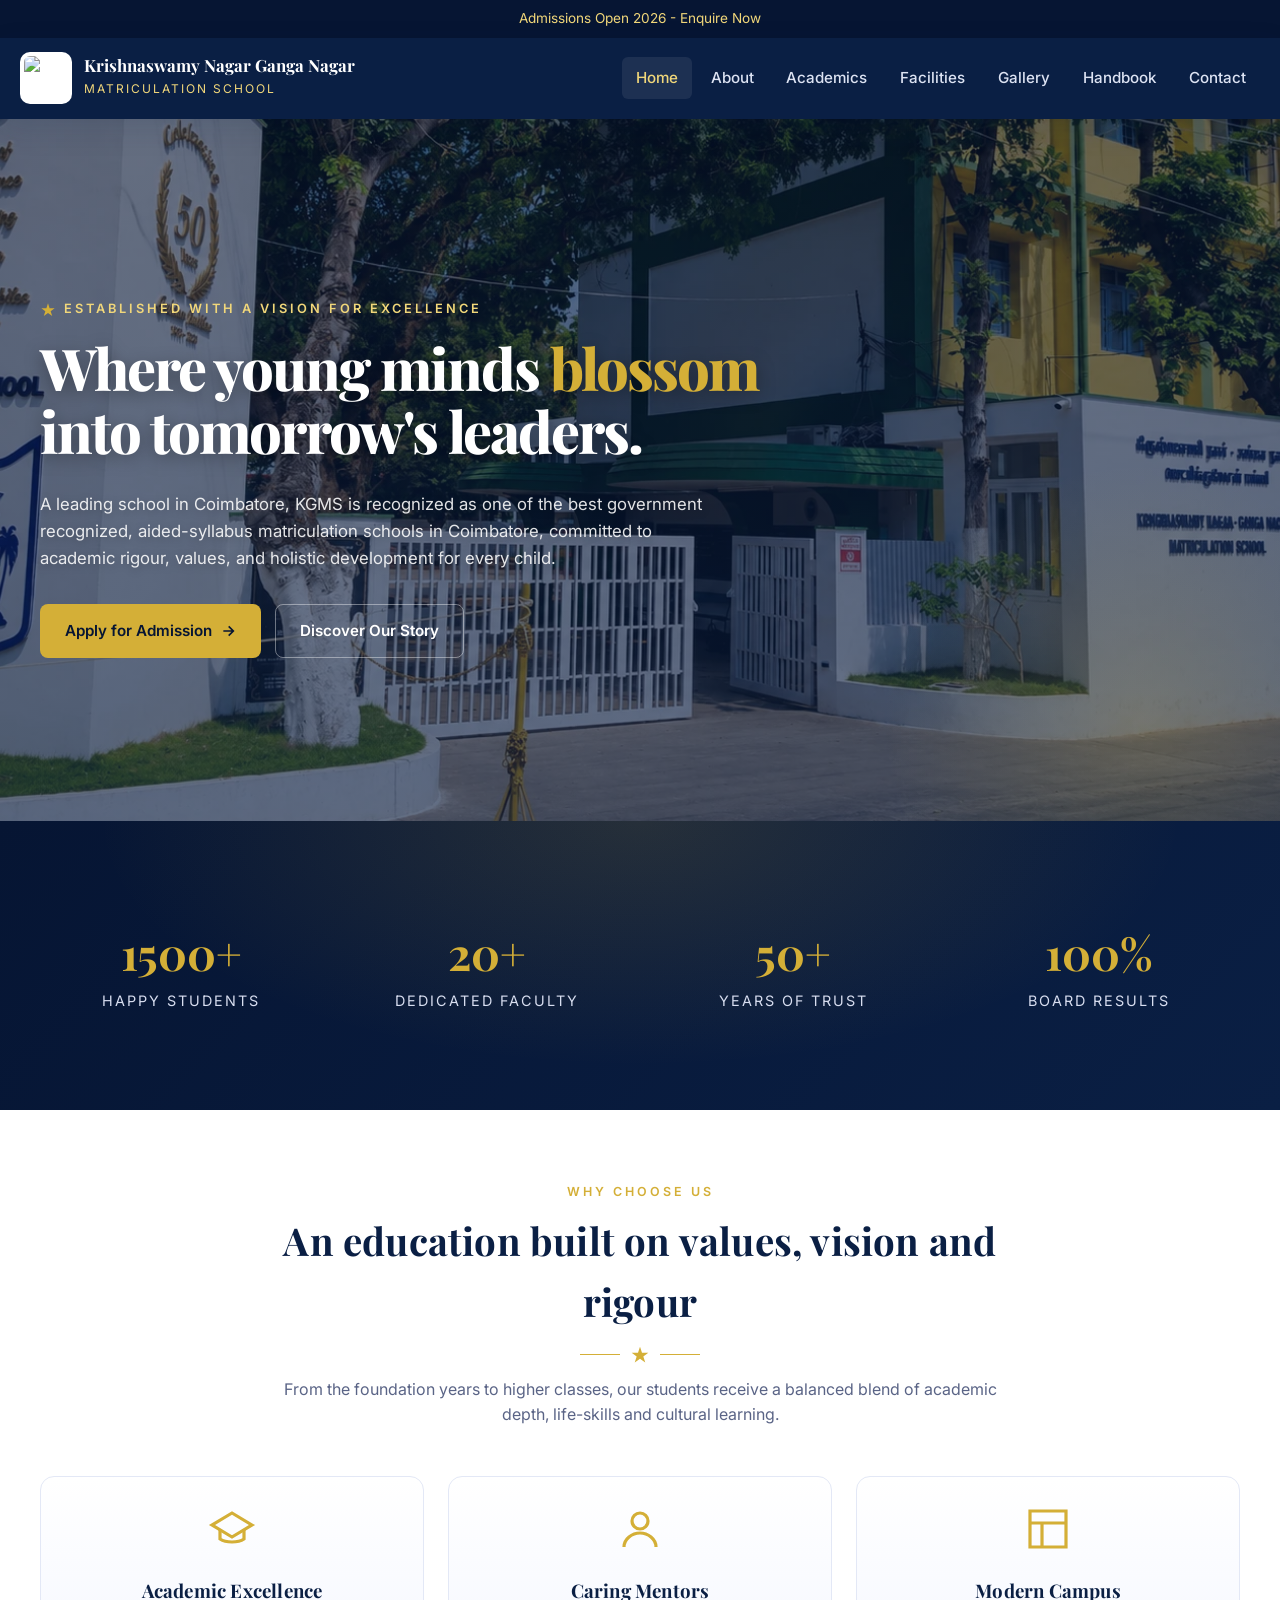
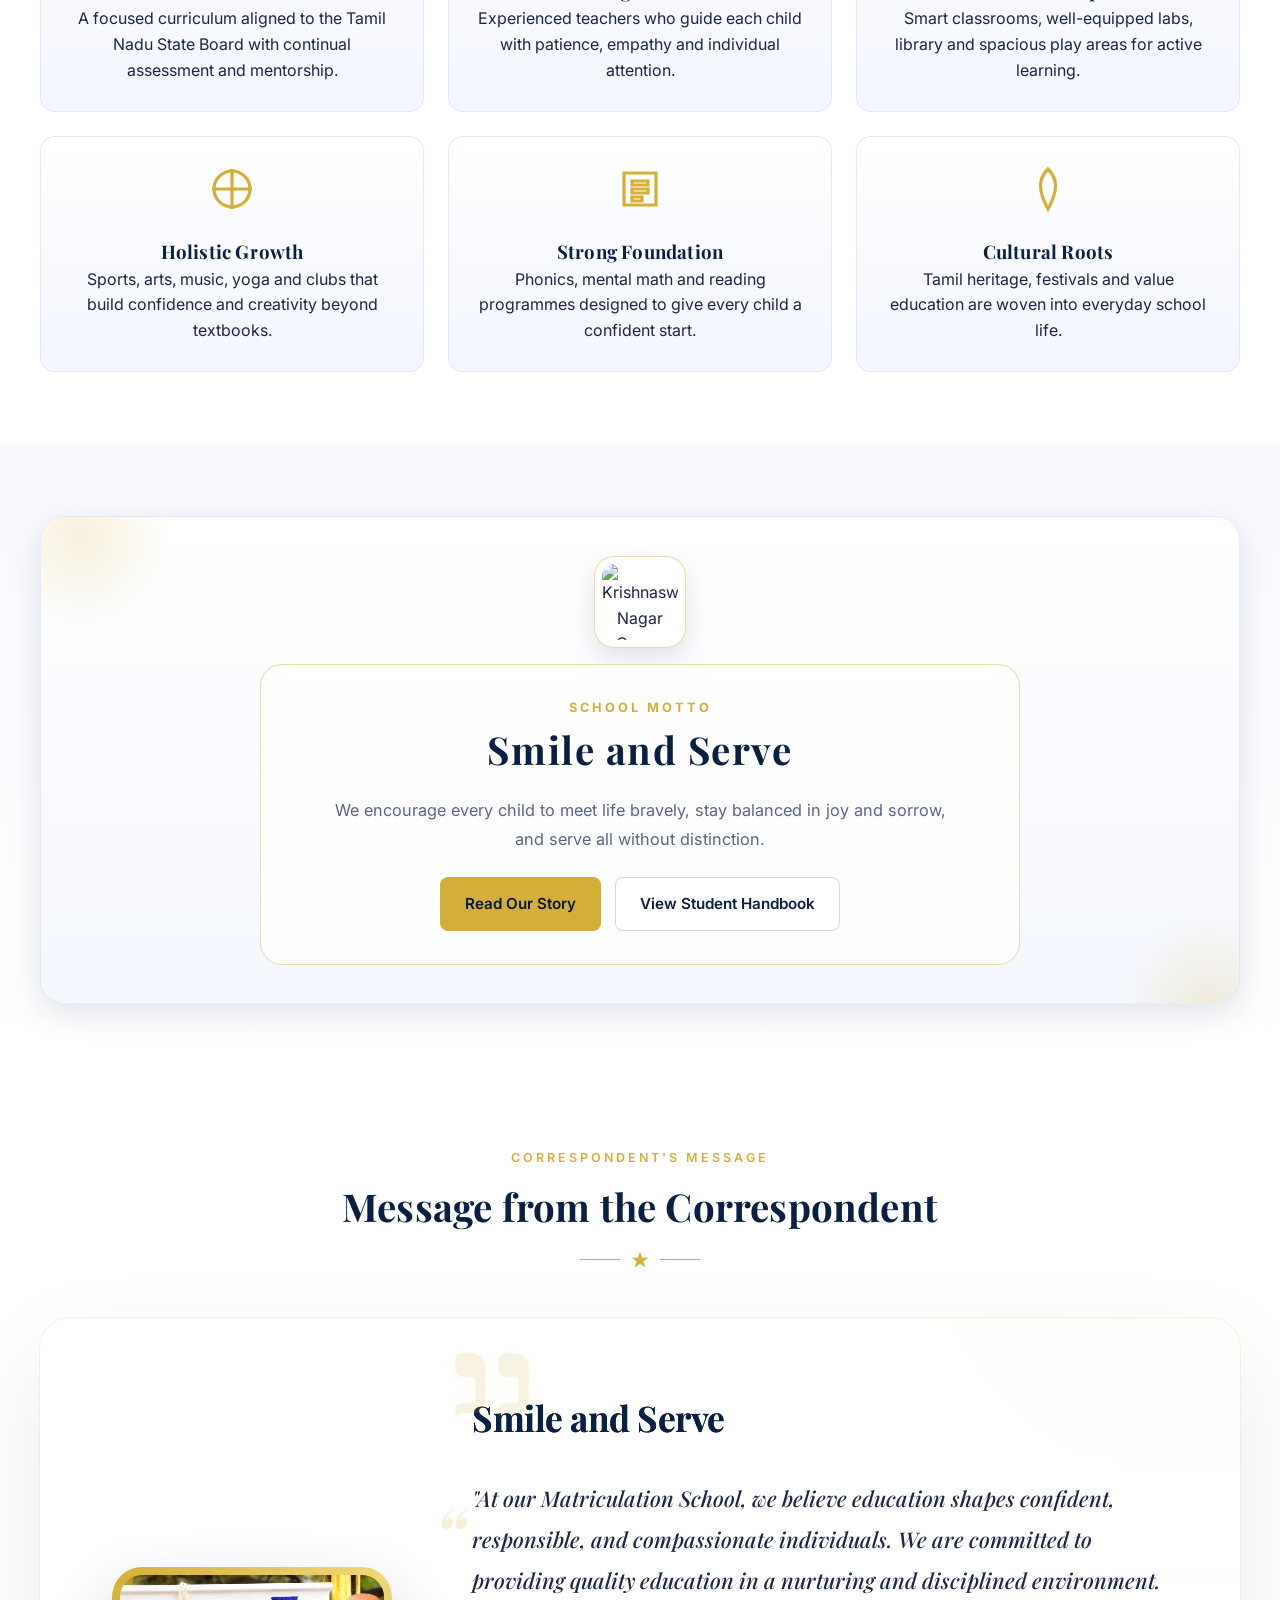
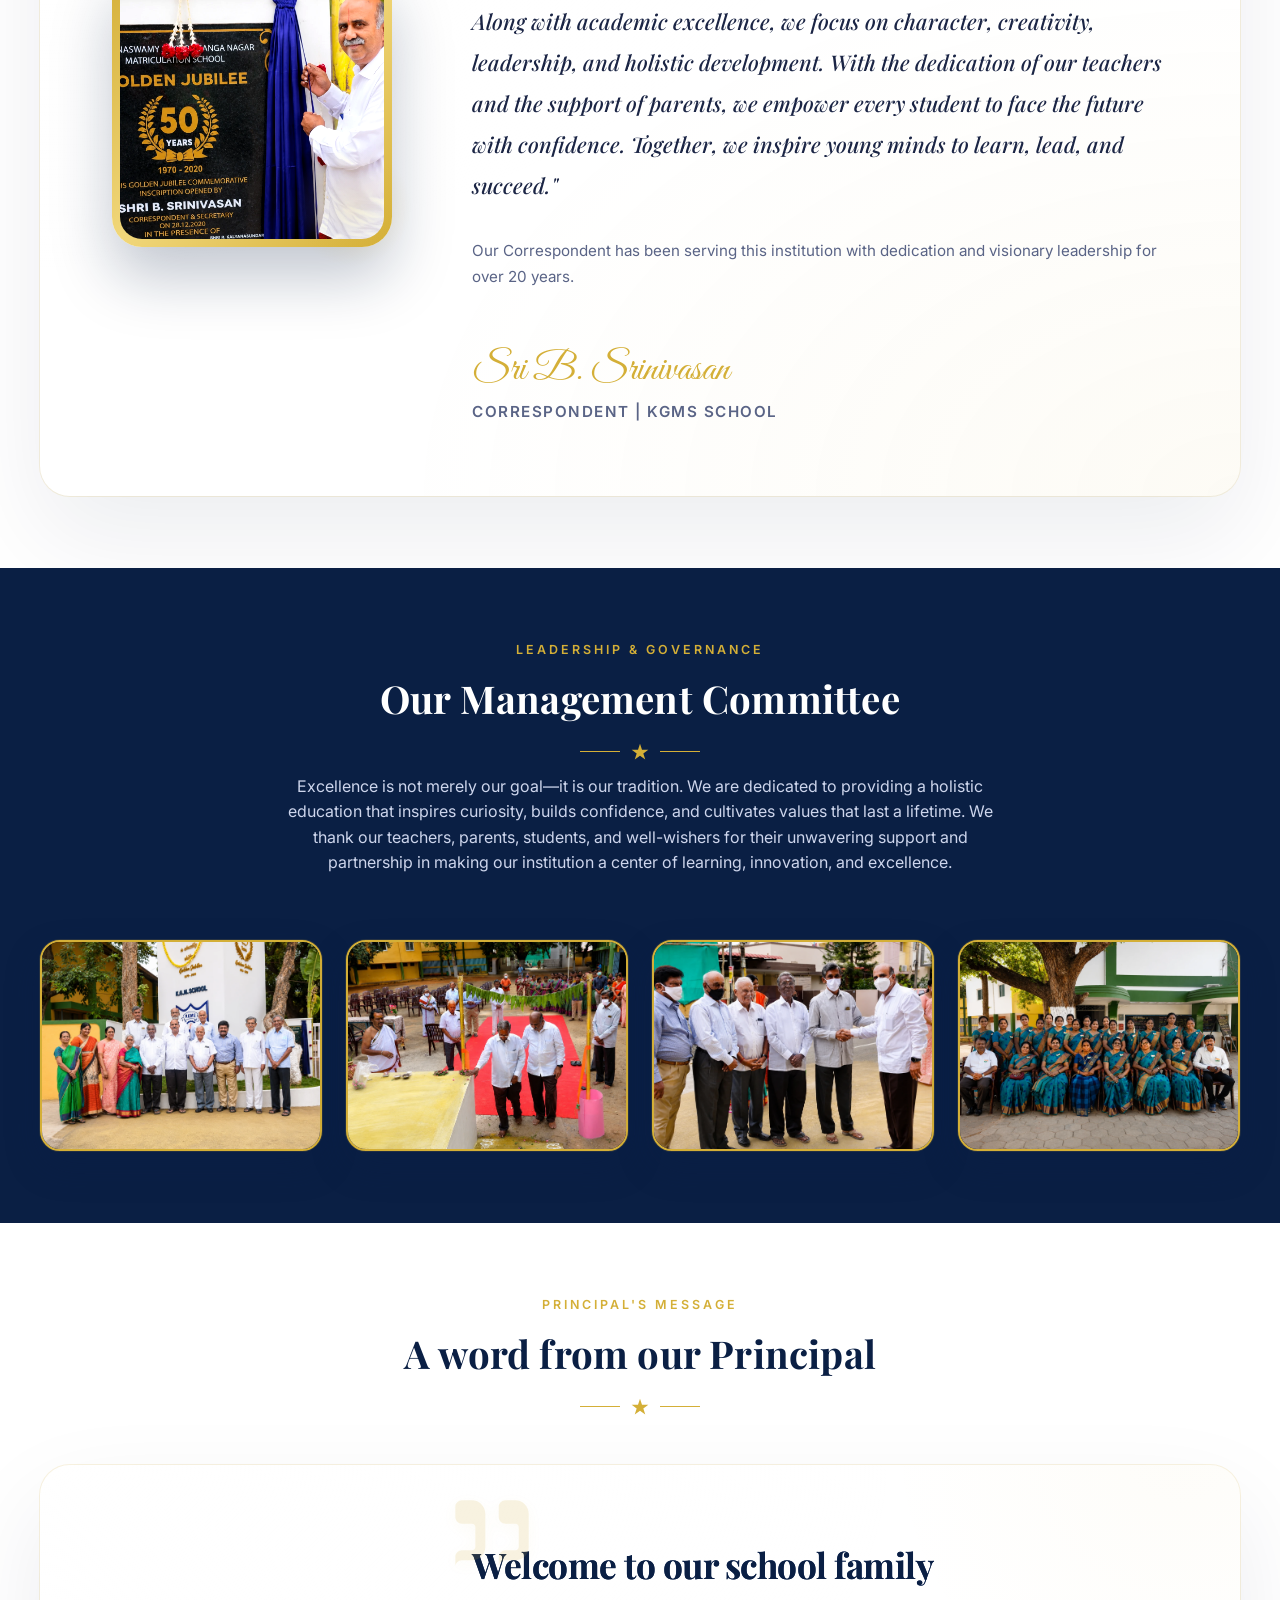
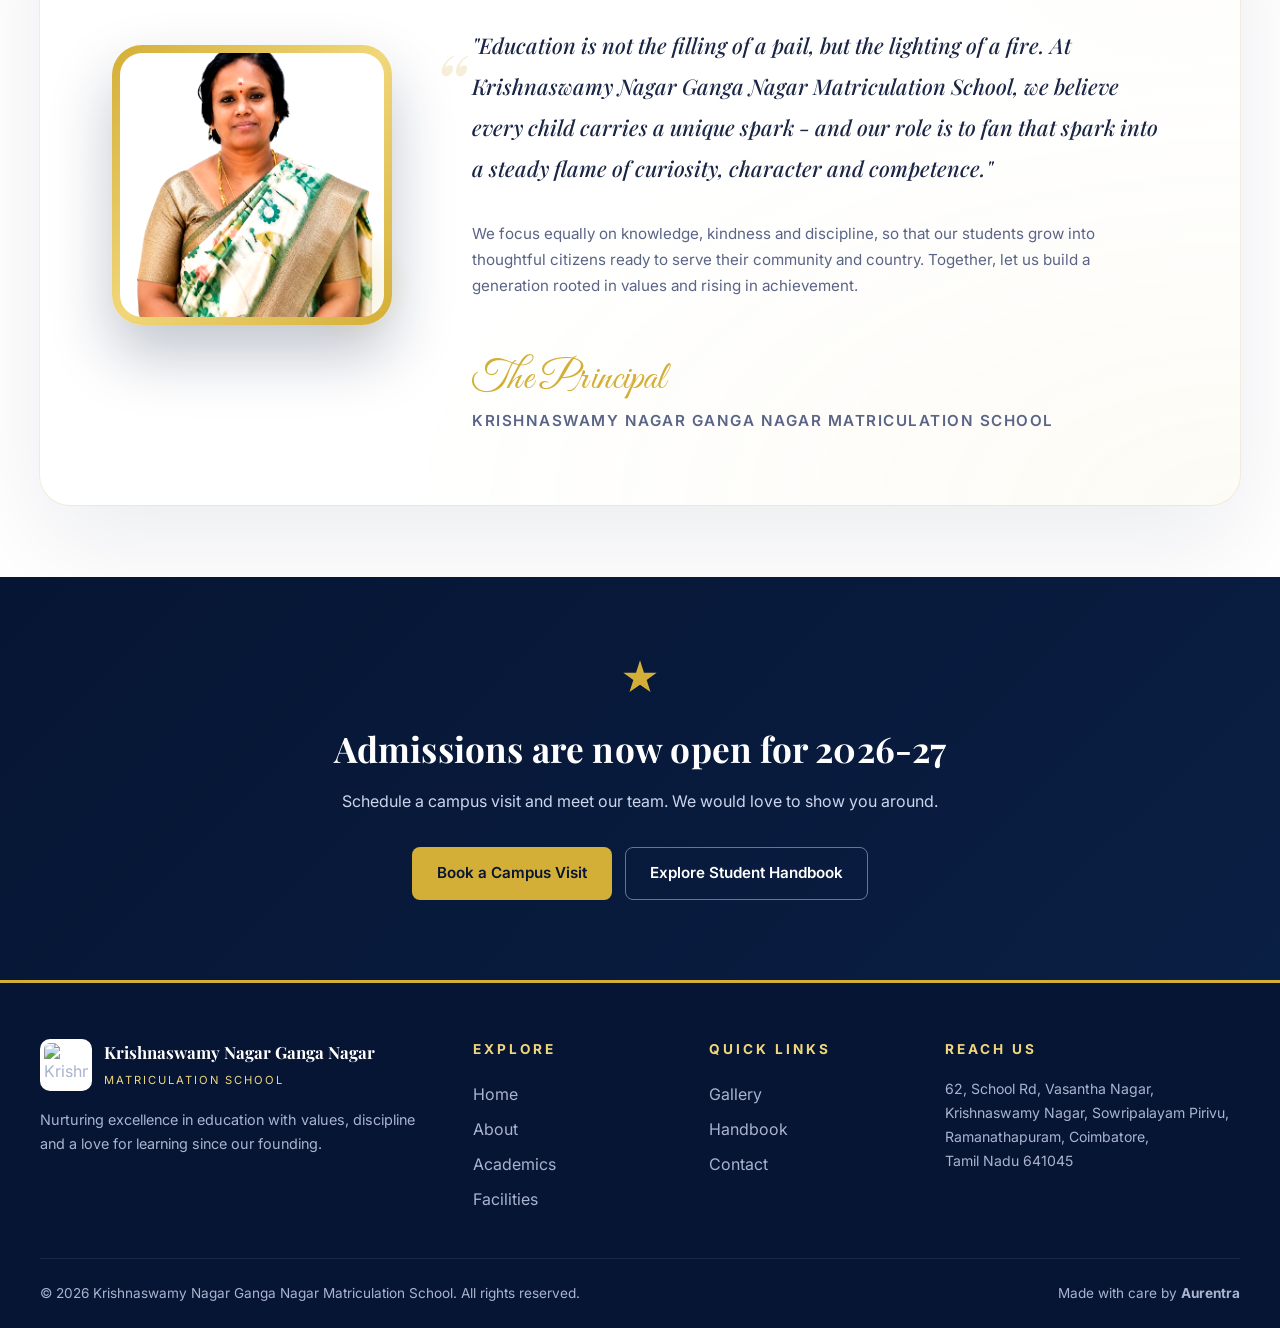
==== commit 2d028a61: "chore: optimize website SEO for search queries including government aided school & schools in coimba" ====
--- a/index.html
+++ b/index.html
@@ -4,9 +4,26 @@
 <head>
   <meta charset="UTF-8" />
   <meta name="viewport" content="width=device-width,initial-scale=1" />
-  <title>Krishnaswamy Nagar Ganga Nagar Matriculation School | Coimbatore</title>
+  <title>Krishnaswamy Nagar Ganga Nagar Matriculation School | Best Government Aided & Matriculation School in Coimbatore</title>
   <meta name="description"
-    content="Krishnaswamy Nagar Ganga Nagar Matriculation School - nurturing excellence in education at Sowripalayam Pirivu, Coimbatore." />
+    content="Krishnaswamy Nagar Ganga Nagar Matriculation School (KGMS) is one of the best government recognized, aided-syllabus matriculation schools in Coimbatore. Nurturing academic excellence since 1971." />
+  <meta name="keywords" content="schools in coimbatore, best government aided school in coimbatore, matriculation schools in coimbatore, government aided schools in coimbatore, best schools in coimbatore, KGMS, Krishnaswamy Nagar Ganga Nagar Matriculation School, sowripalayam schools, schools near me, top schools in coimbatore" />
+  <link rel="canonical" href="https://kgmsschool.com/index.html" />
+
+  <!-- Open Graph / Facebook -->
+  <meta property="og:type" content="website" />
+  <meta property="og:url" content="https://kgmsschool.com/index.html" />
+  <meta property="og:title" content="Krishnaswamy Nagar Ganga Nagar Matriculation School | Best School in Coimbatore" />
+  <meta property="og:description" content="One of the best government recognized, aided-syllabus matriculation schools in Coimbatore. Dedicated to values, discipline, and academic excellence." />
+  <meta property="og:image" content="https://kgmsschool.com/KGMS/kgms-logo.jpeg" />
+
+  <!-- Twitter -->
+  <meta property="twitter:card" content="summary_large_image" />
+  <meta property="twitter:url" content="https://kgmsschool.com/index.html" />
+  <meta property="twitter:title" content="Krishnaswamy Nagar Ganga Nagar Matriculation School | Best School in Coimbatore" />
+  <meta property="twitter:description" content="One of the best government recognized, aided-syllabus matriculation schools in Coimbatore. Dedicated to values, discipline, and academic excellence." />
+  <meta property="twitter:image" content="https://kgmsschool.com/KGMS/kgms-logo.jpeg" />
+
   <link rel="preconnect" href="https://fonts.googleapis.com">
   <link rel="preconnect" href="https://fonts.gstatic.com" crossorigin>
   <link
@@ -14,6 +31,36 @@
     rel="stylesheet">
   <link rel="stylesheet" href="styles.css" />
   <link rel="icon" type="image/jpeg" href="KGMS/kgms-logo.jpeg">
+
+  <!-- Structured Data JSON-LD School Schema -->
+  <script type="application/ld+json">
+  {
+    "@context": "https://schema.org",
+    "@type": "School",
+    "name": "Krishnaswamy Nagar Ganga Nagar Matriculation School",
+    "alternateName": "KGMS Coimbatore",
+    "description": "One of the best government recognized, aided-syllabus matriculation schools in Coimbatore, providing top-quality education and holistic student development.",
+    "url": "https://kgmsschool.com/",
+    "logo": "https://kgmsschool.com/KGMS/kgms-logo.jpeg",
+    "image": "https://kgmsschool.com/KGMS/kgms-logo.jpeg",
+    "address": {
+      "@type": "PostalAddress",
+      "streetAddress": "62, School Rd, Vasantha Nagar, Krishnaswamy Nagar, Sowripalayam Pirivu, Ramanathapuram",
+      "addressLocality": "Coimbatore",
+      "addressRegion": "Tamil Nadu",
+      "postalCode": "641045",
+      "addressCountry": "IN"
+    },
+    "telephone": "+91-9952302992",
+    "email": "ksngnms@yahoo.co.in",
+    "geo": {
+      "@type": "GeoCoordinates",
+      "latitude": "11.002888",
+      "longitude": "76.992225"
+    },
+    "openingHours": "Mo-Fr 09:15-16:30, Sa 09:15-13:00"
+  }
+  </script>
 </head>
 
 <body>
@@ -67,8 +114,7 @@
         Established with a vision for excellence
       </div>
       <h1>Where young minds <em>blossom</em><br>into tomorrow's leaders.</h1>
-      <p class="lead">A modern matriculation school in the heart of Coimbatore, committed to academic rigour, cultural
-        rootedness and holistic development for every child.</p>
+      <p class="lead">A leading school in Coimbatore, KGMS is recognized as one of the best government recognized, aided-syllabus matriculation schools in Coimbatore, committed to academic rigour, values, and holistic development for every child.</p>
       <div class="cta-row">
         <a href="contact.html" class="btn btn-gold">Apply for Admission
           <svg width="16" height="16" viewBox="0 0 24 24" fill="none" stroke="currentColor" stroke-width="2.5">
